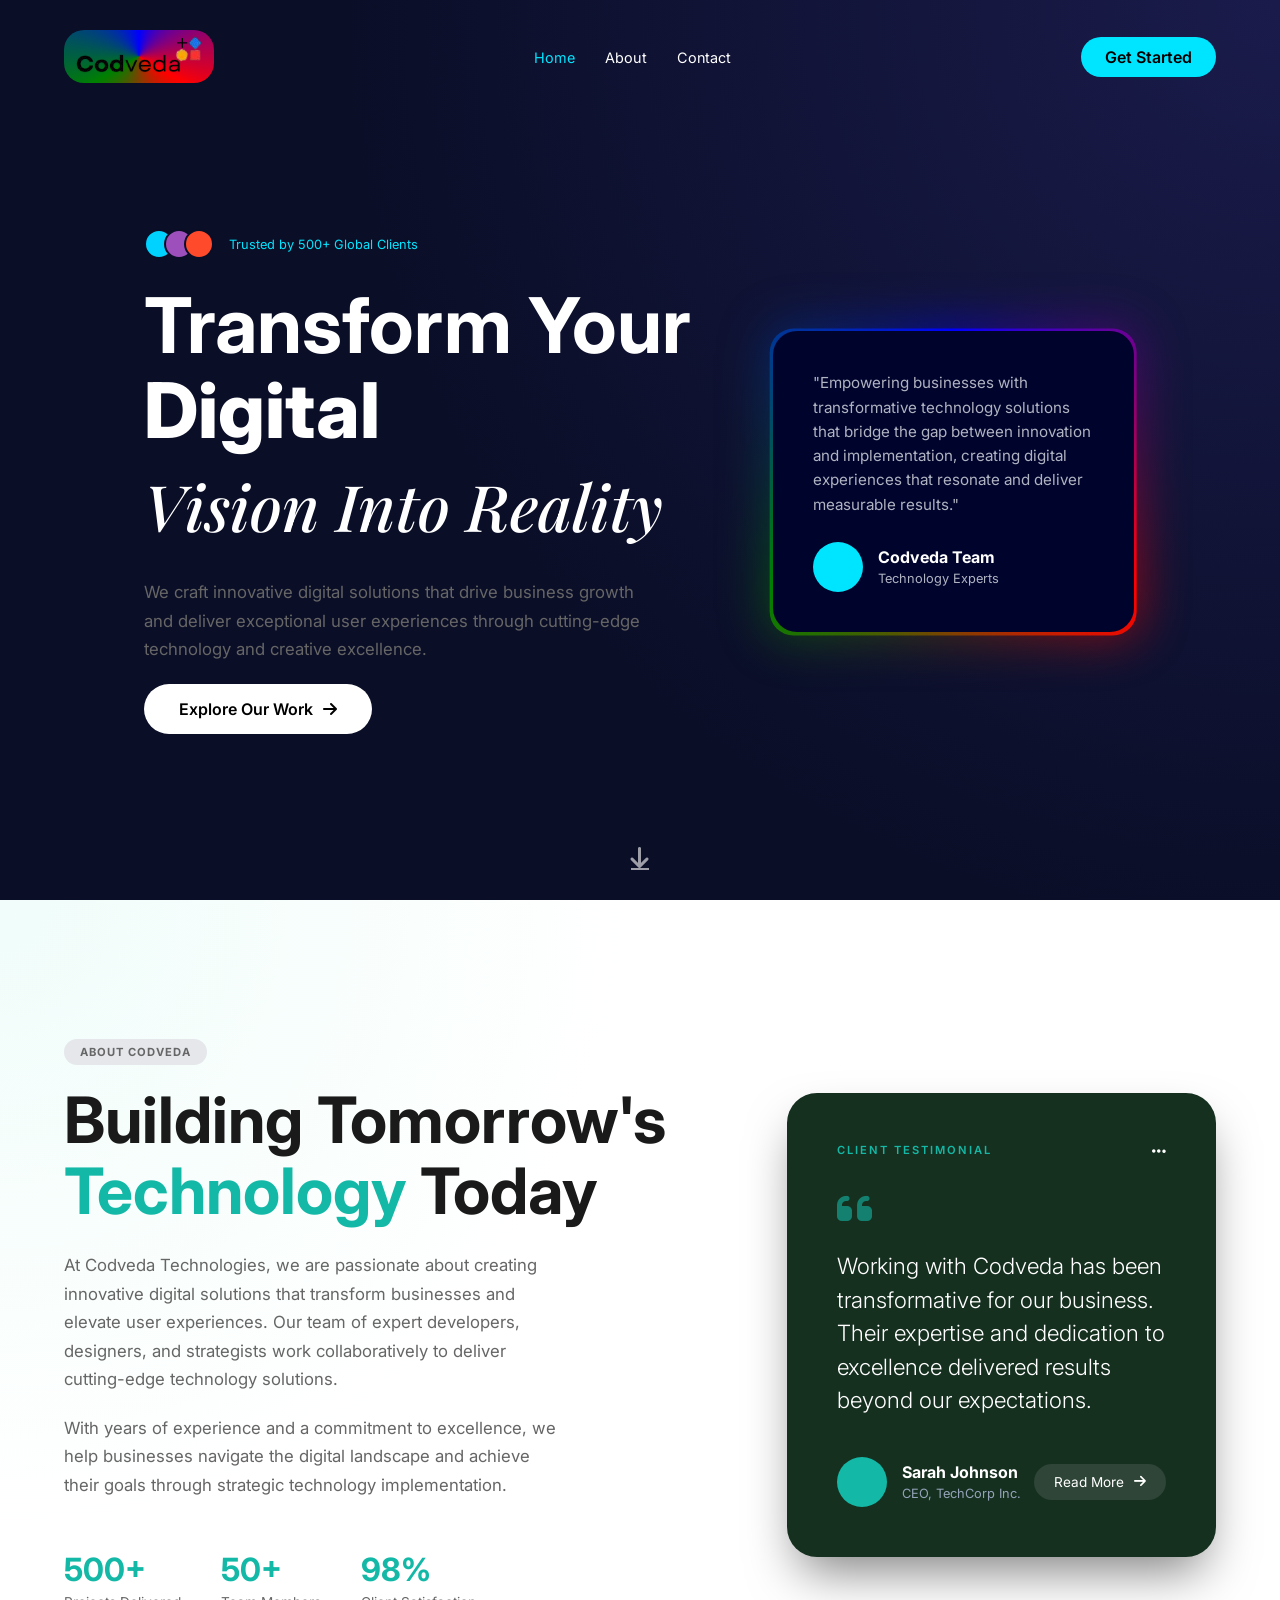
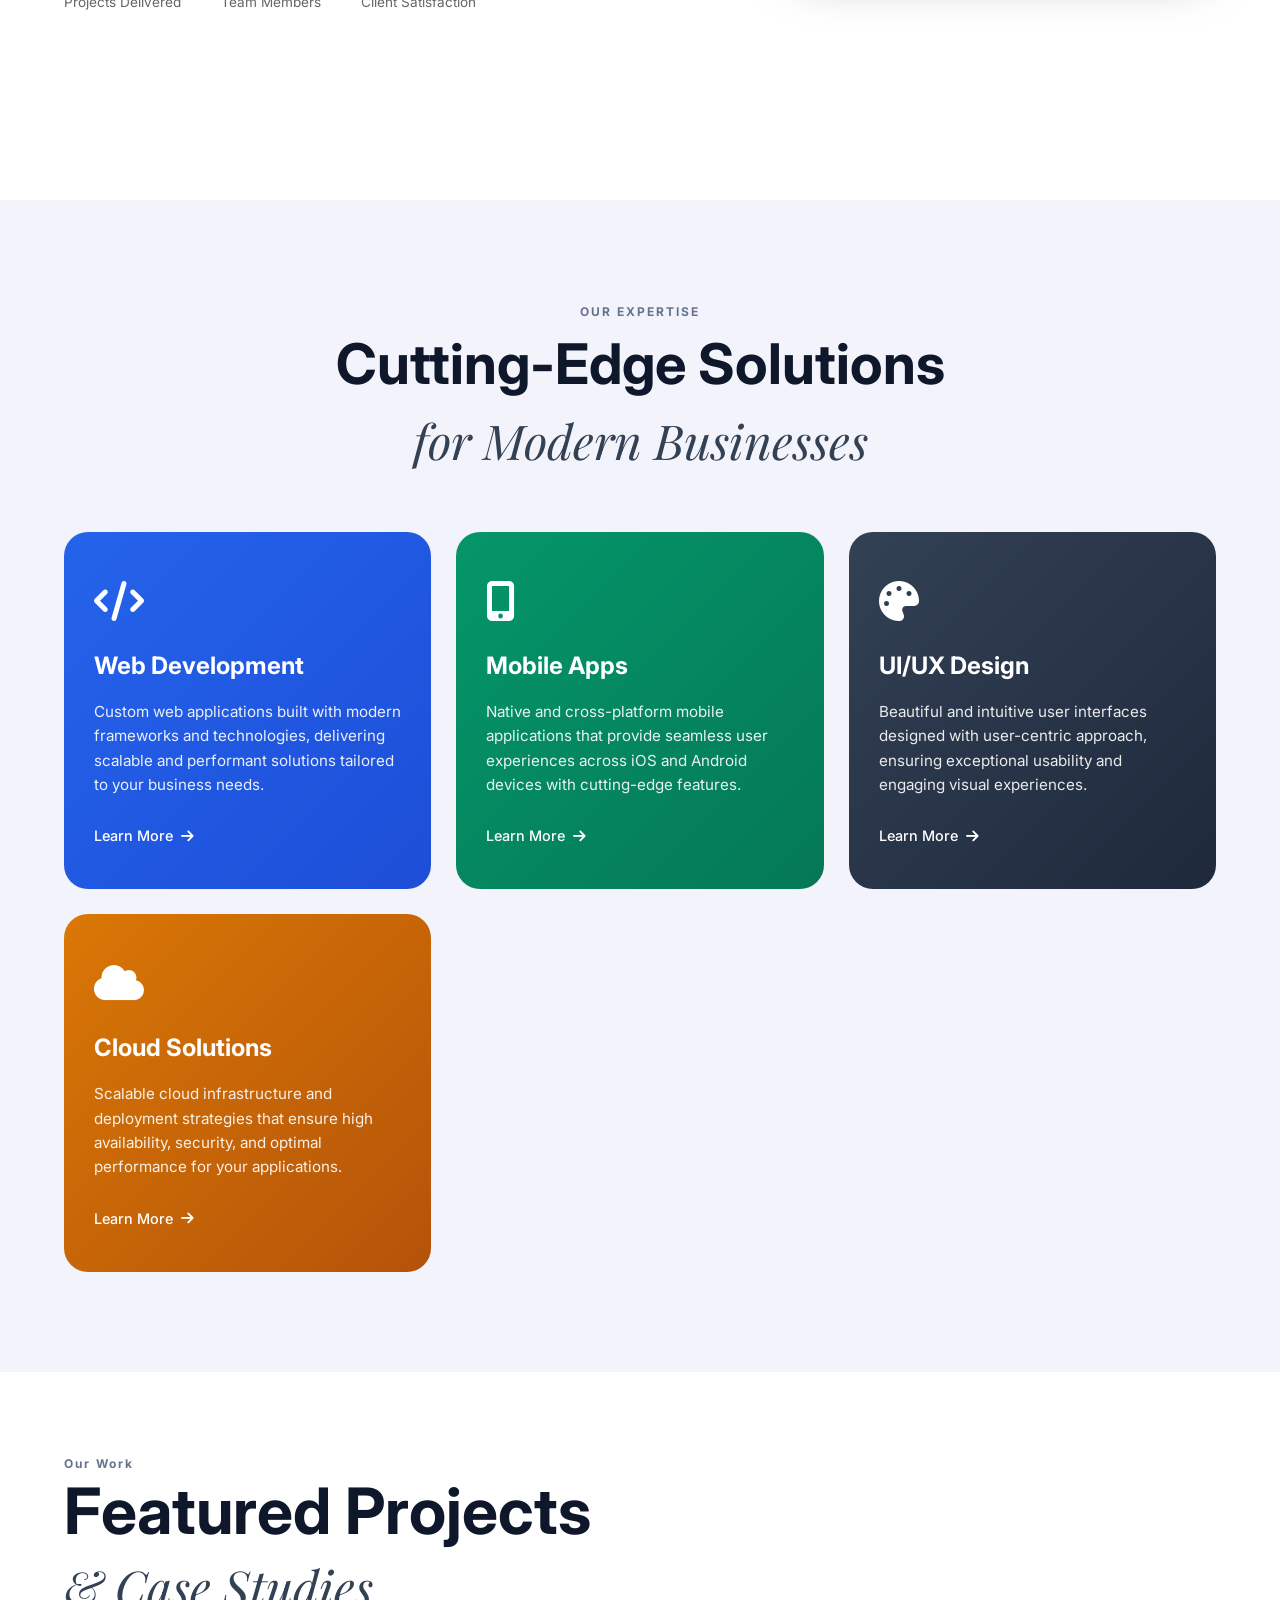
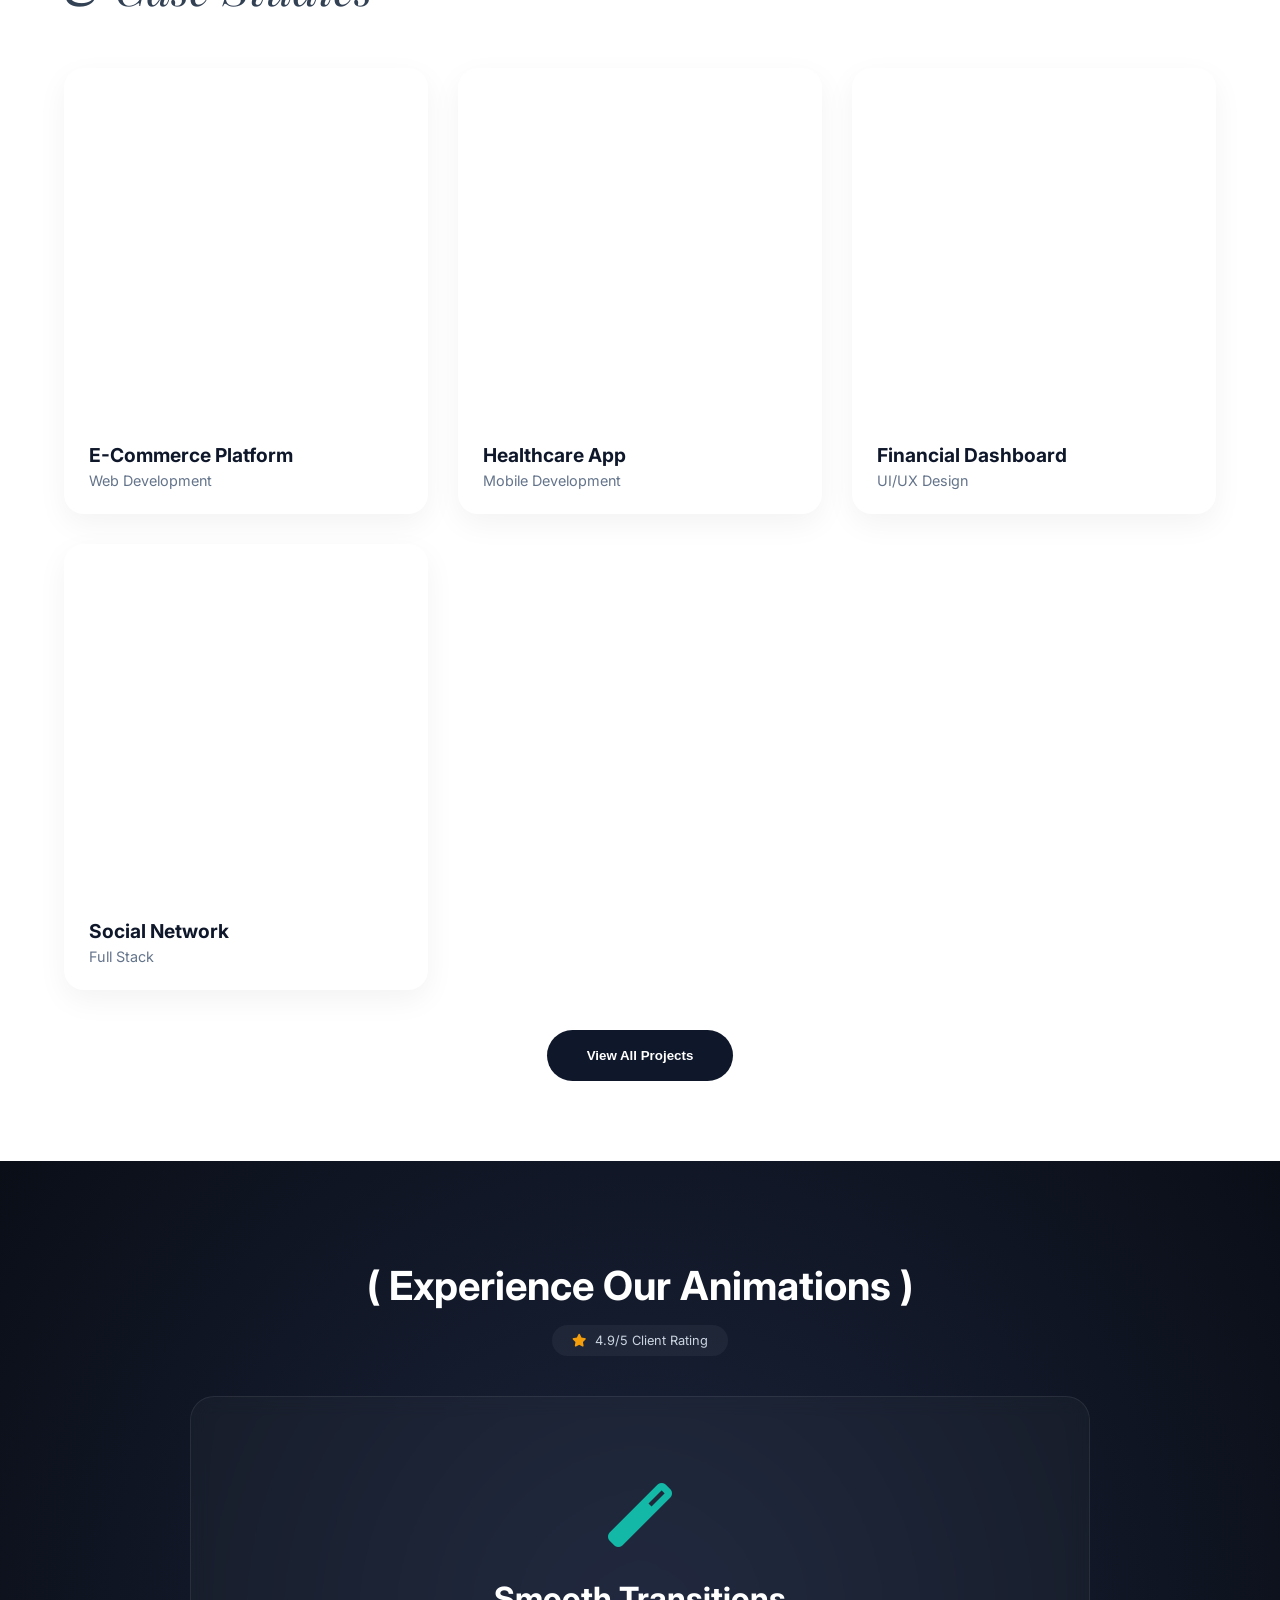
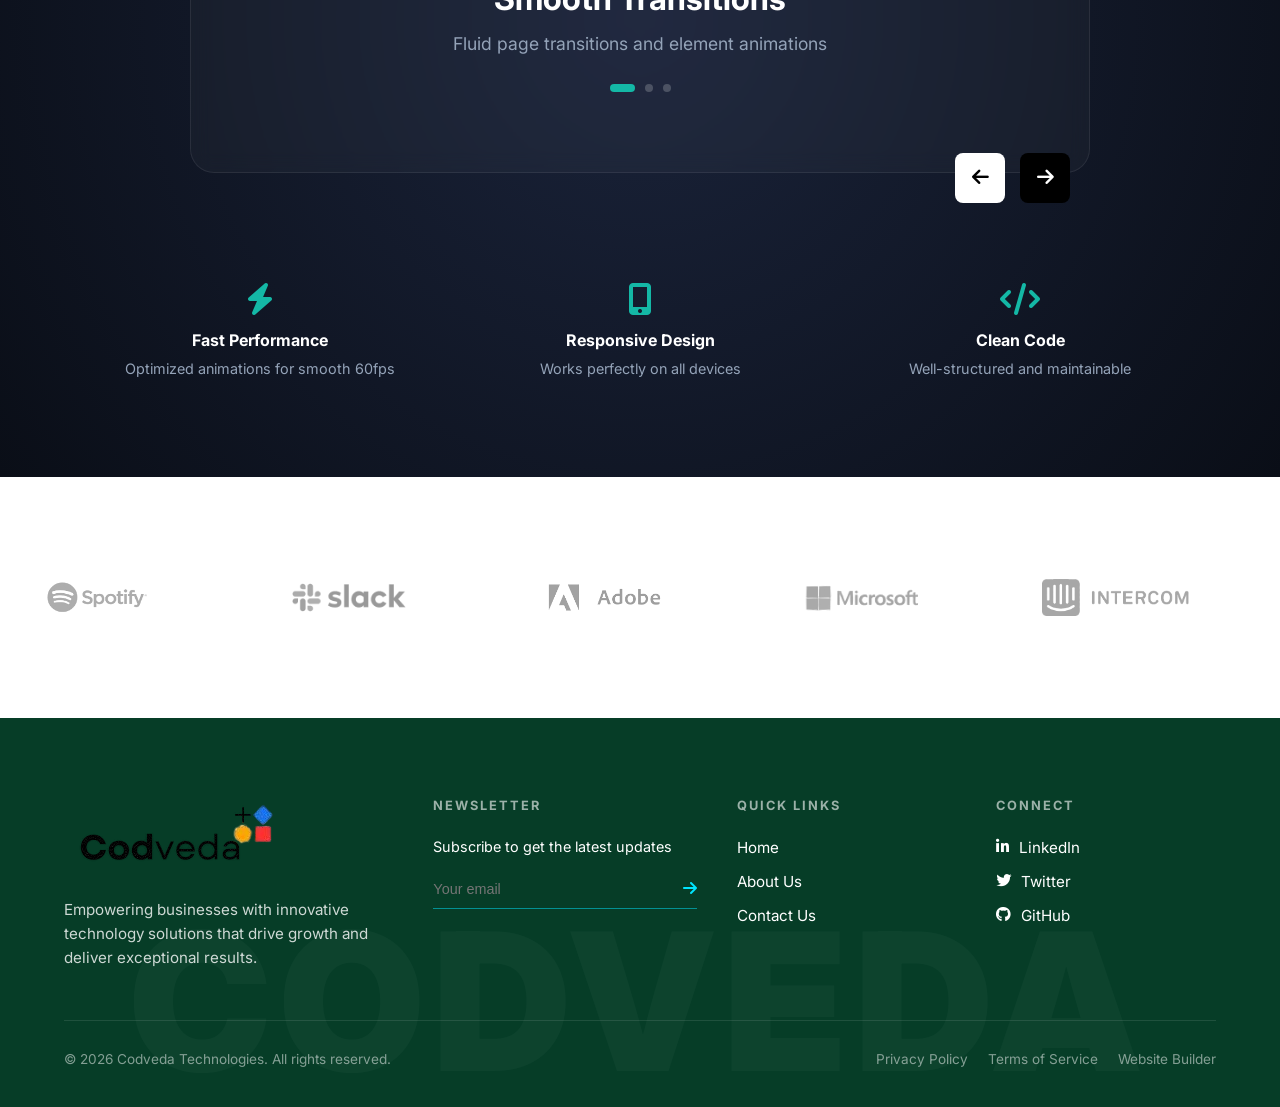
==== index.html @ 9f006faf "add new features" ====
<!doctype html>
<html lang="en">
  <head>
    <meta charset="UTF-8" />
    <meta name="viewport" content="width=device-width, initial-scale=1.0" />
    <title>Codveda</title>

    <!-- Google Fonts: Inter & Playfair Display for Serifs -->
    <link
      href="https://fonts.googleapis.com/css2?family=Inter:wght@300;400;700&family=Playfair+Display:ital,wght@1,600&display=swap"
      rel="stylesheet"
    />

    <!-- Font Awesome -->
    <link
      rel="stylesheet"
      href="https://cdnjs.cloudflare.com/ajax/libs/font-awesome/6.4.0/css/all.min.css"
    />

    <!-- AOS Animation CSS Link -->
    <link rel="stylesheet" href="assets/aos/dist/aos.css" />

    <!-- Favicon Link -->
    <link
      rel="shortcut icon"
      href="assets/images/favicon.png"
      type="image/x-icon"
    />

    <!-- CSS Link -->
    <link rel="stylesheet" href="assets/css/style.css" />
  </head>
  <body>
    <!-- Hero Section -->

    <section class="hero-section">
      <!-- Particle/Star Background Effect -->
      <div class="stars"></div>

      <nav class="navbar">
        <div data-aos="flip-left" class="logo-container">
          <img src="assets/images/logo.png" alt="Logo" />
        </div>

        <ul data-aos="fade-down" class="nav-links" id="navLinks">
          <li><a href="index.html" class="active">Home</a></li>
          <li><a href="public/about.html">About</a></li>
          <li><a href="public/contact.html">Contact</a></li>
          <li>
            <a href="public/contact.html" class="btn-primary mobile-only"
              >Get Started</a
            >
          </li>
        </ul>

        <div data-aos="flip-right" class="nav-actions">
          <a href="public/contact.html" class="btn-primary desktop-only"
            >Get Started</a
          >
          <div class="menu-toggle" id="mobile-menu">
            <i class="fa fa-bars"></i>
          </div>
        </div>
      </nav>

      <div class="container">
        <div data-aos="fade-right" class="hero-content">
          <!-- Trust Badge -->
          <div class="trust-badge">
            <div class="avatars">
              <span class="avatar" style="background: #00d2ff"></span>
              <span class="avatar" style="background: #9d50bb"></span>
              <span class="avatar" style="background: #ff4b2b"></span>
            </div>
            <p>Trusted by 500+ Global Clients</p>
          </div>

          <h1>Transform Your <br /><span>Digital</span></h1>
          <h2 class="italic-text">Vision Into Reality</h2>

          <p class="description">
            We craft innovative digital solutions that drive business growth and
            deliver exceptional user experiences through cutting-edge technology
            and creative excellence.
          </p>

          <div class="hero-btns">
            <a href="#ourWork" class="btn-white"
              >Explore Our Work <i class="fa fa-arrow-right"></i
            ></a>
          </div>
        </div>

        <!-- Testimonial Card -->

        <div data-aos="fade-left" class="testimonial-card">
          <div class="box">
            <p>
              "Empowering businesses with transformative technology solutions
              that bridge the gap between innovation and implementation,
              creating digital experiences that resonate and deliver measurable
              results."
            </p>
            <div class="user-info">
              <div class="user-img"></div>
              <div>
                <h4>Codveda Team</h4>
                <span>Technology Experts</span>
              </div>
            </div>
          </div>
        </div>
      </div>

      <div class="scroll-down">
        <a href="#about">
          <i class="fa fa-arrow-down"></i>
        </a>
      </div>
    </section>

    <!-- About Codveda Section -->
    <section class="info-section" id="about">
      <div class="container">
        <!-- Left Content -->
        <div data-aos="fade-left" class="info-content">
          <span class="badge">ABOUT CODVEDA</span>
          <h1>
            Building Tomorrow's <br /><span class="teal-text">Technology</span>
            Today
          </h1>

          <p class="description">
            At Codveda Technologies, we are passionate about creating innovative
            digital solutions that transform businesses and elevate user
            experiences. Our team of expert developers, designers, and
            strategists work collaboratively to deliver cutting-edge technology
            solutions.
          </p>
          <p class="description">
            With years of experience and a commitment to excellence, we help
            businesses navigate the digital landscape and achieve their goals
            through strategic technology implementation.
          </p>

          <div class="stats-row">
            <div class="stat-box">
              <h2>500+</h2>
              <p>Projects Delivered</p>
            </div>
            <div class="stat-box">
              <h2>50+</h2>
              <p>Team Members</p>
            </div>
            <div class="stat-box">
              <h2>98%</h2>
              <p>Client Satisfaction</p>
            </div>
          </div>
        </div>

        <!-- Right Testimonial Card -->
        <div data-aos="fade-right" class="testimonial-wrapper">
          <div class="dark-card">
            <div class="card-header">
              <span class="card-badge">CLIENT TESTIMONIAL</span>
              <i class="fa fa-ellipsis-h"></i>
            </div>

            <i class="fa fa-quote-left quote-icon"></i>

            <p class="testimonial-text">
              Working with Codveda has been transformative for our business.
              Their expertise and dedication to excellence delivered results
              beyond our expectations.
            </p>

            <div class="card-footer">
              <div class="user-meta">
                <div class="user-circle"></div>
                <div class="user-details">
                  <strong>Sarah Johnson</strong>
                  <span>CEO, TechCorp Inc.</span>
                </div>
              </div>
              <a href="#" class="read-more"
                >Read More <i class="fa fa-arrow-right"></i
              ></a>
            </div>
          </div>
        </div>
      </div>
    </section>

    <!-- Our Expertise Section -->
    <section class="services-section">
      <div data-aos="fade-down" class="services-header">
        <span class="sub-badge">OUR EXPERTISE</span>
        <h2>Cutting-Edge Solutions</h2>
        <h3 class="italic-serif">for Modern Businesses</h3>
      </div>

      <div class="services-grid">
        <!-- Web Development -->
        <div data-aos="fade-up" class="service-card blue">
          <div class="icon-box"><i class="fa fa-code"></i></div>
          <h4>Web Development</h4>
          <p>
            Custom web applications built with modern frameworks and
            technologies, delivering scalable and performant solutions tailored
            to your business needs.
          </p>
          <a href="#" class="learn-link" data-service="web"
            >Learn More <i class="fa fa-arrow-right"></i
          ></a>
        </div>

        <!-- Mobile Apps -->
        <div data-aos="fade-up" class="service-card green">
          <div class="icon-box"><i class="fa fa-mobile-screen-button"></i></div>
          <h4>Mobile Apps</h4>
          <p>
            Native and cross-platform mobile applications that provide seamless
            user experiences across iOS and Android devices with cutting-edge
            features.
          </p>
          <a href="#" class="learn-link" data-service="mobile"
            >Learn More <i class="fa fa-arrow-right"></i
          ></a>
        </div>

        <!-- UI/UX Design -->
        <div data-aos="fade-up" class="service-card dark">
          <div class="icon-box"><i class="fa fa-palette"></i></div>
          <h4>UI/UX Design</h4>
          <p>
            Beautiful and intuitive user interfaces designed with user-centric
            approach, ensuring exceptional usability and engaging visual
            experiences.
          </p>
          <a href="#" class="learn-link" data-service="design"
            >Learn More <i class="fa fa-arrow-right"></i
          ></a>
        </div>

        <!-- Cloud Solutions -->
        <div data-aos="fade-up" class="service-card orange">
          <div class="icon-box"><i class="fa fa-cloud"></i></div>
          <h4>Cloud Solutions</h4>
          <p>
            Scalable cloud infrastructure and deployment strategies that ensure
            high availability, security, and optimal performance for your
            applications.
          </p>
          <a href="#" class="learn-link" data-service="cloud"
            >Learn More <i class="fa fa-arrow-right"></i
          ></a>
        </div>
      </div>

      <!-- Pop up Modal for Service Details -->
      <div data-aos="fade-down" id="service-modal" class="modal-overlay">
        <div class="modal-content">
          <button id="close-modal" class="close-modal-btn">&times;</button>
          <div id="modal-body"></div>
        </div>
      </div>
    </section>

    <!-- Our Work Section -->

    <section class="portfolio-section" id="ourWork">
      <div data-aos="fade-right" class="portfolio-header">
        <span class="sub-badge">Our Work</span>
        <h2>Featured Projects</h2>
        <h3 class="italic-serif">& Case Studies</h3>
      </div>

      <!-- Visible Projects (Initial 4) -->
      <div class="project-grid" id="project-container">
        <div data-aos="fade-left" class="project-card">
          <div
            class="project-img"
            style="
              background-image: url(&quot;../assets/images/fp-image-1.png&quot;);
            "
          ></div>
          <div class="project-info">
            <h4>E-Commerce Platform</h4>
            <p>Web Development</p>
          </div>
        </div>

        <div data-aos="fade-left" class="project-card">
          <div
            class="project-img"
            style="
              background-image: url(&quot;../assets/images/fp-image-2.png&quot;);
            "
          ></div>
          <div class="project-info">
            <h4>Healthcare App</h4>
            <p>Mobile Development</p>
          </div>
        </div>

        <div data-aos="fade-left" class="project-card">
          <div
            class="project-img"
            style="
              background-image: url(&quot;../assets/images/fp-image-3.png&quot;);
            "
          ></div>
          <div class="project-info">
            <h4>Financial Dashboard</h4>
            <p>UI/UX Design</p>
          </div>
        </div>

        <div data-aos="fade-left" class="project-card">
          <div
            class="project-img"
            style="
              background-image: url(&quot;../assets/images/fp-image-4.png&quot;);
            "
          ></div>
          <div class="project-info">
            <h4>Social Network</h4>
            <p>Full Stack</p>
          </div>
        </div>
      </div>

      <!-- Hidden Projects Container -->
      <div class="project-grid hidden-projects" id="extra-projects">
        <!-- Add your 10+ projects here -->
        <div data-aos="fade-right" class="project-card">
          <div
            class="project-img"
            style="
              background-image: url(&quot;../assets/images/fp-image-5.jpg&quot;);
            "
          ></div>
          <div class="project-info">
            <h4>AI SaaS Platform</h4>
            <p>Web App</p>
          </div>
        </div>
        <div data-aos="fade-right" class="project-card">
          <div
            class="project-img"
            style="
              background-image: url(&quot;../assets/images/fp-image-6.jpg&quot;);
            "
          ></div>
          <div class="project-info">
            <h4>International Airport App</h4>
            <p>Mobile App</p>
          </div>
        </div>
        <div data-aos="fade-right" class="project-card">
          <div
            class="project-img"
            style="
              background-image: url(&quot;../assets/images/fp-image-7.jpg&quot;);
            "
          ></div>
          <div class="project-info">
            <h4>Trading Platform</h4>
            <p>UI/UX Design</p>
          </div>
        </div>
        <div data-aos="fade-right" class="project-card">
          <div
            class="project-img"
            style="
              background-image: url(&quot;../assets/images/fp-image-8.jpg&quot;);
            "
          ></div>
          <div class="project-info">
            <h4>Product Landing Page</h4>
            <p>Frontend Development</p>
          </div>
        </div>
        <!-- ... Repeat for as many projects as you want ... -->
      </div>

      <div class="portfolio-footer">
        <button id="view-all-btn" class="btn-dark">View All Projects</button>
      </div>
    </section>

    <!-- Experience Our Animations Section -->

    <section class="animation-showcase">
      <div data-aos="fade-down" class="header-content">
        <h2>( Experience Our Animations )</h2>
        <div class="rating-badge">
          <i class="fa fa-star"></i> 4.9/5 Client Rating
        </div>
      </div>

      <div class="slider-container">
        <!-- Main Display Card -->
        <div data-aos="zoom-out" class="main-card" id="animation-card">
          <div class="card-inner">
            <div class="card-icon" id="slider-icon">
              <i class="fa fa-magic"></i>
            </div>
            <h3 id="slider-title">Smooth Transitions</h3>
            <p id="slider-desc">
              Fluid page transitions and element animations
            </p>

            <!-- Pagination Dots -->
            <div class="dots">
              <span class="dot active"></span>
              <span class="dot"></span>
              <span class="dot"></span>
            </div>
          </div>
        </div>

        <!-- Navigation Arrows -->
        <div class="slider-nav">
          <button data-aos="fade-right" id="prevBtn" class="nav-btn">
            <i class="fa fa-arrow-left"></i>
          </button>
          <button data-aos="fade-left" id="nextBtn" class="nav-btn dark-btn">
            <i class="fa fa-arrow-right"></i>
          </button>
        </div>
      </div>

      <!-- Features Row -->
      <div class="features-row">
        <div data-aos="fade-up" class="feature-item">
          <i class="fa fa-bolt"></i>
          <h4>Fast Performance</h4>
          <p>Optimized animations for smooth 60fps</p>
        </div>
        <div data-aos="fade-up" class="feature-item">
          <i class="fa fa-mobile-alt"></i>
          <h4>Responsive Design</h4>
          <p>Works perfectly on all devices</p>
        </div>
        <div data-aos="fade-up" class="feature-item">
          <i class="fa fa-code"></i>
          <h4>Clean Code</h4>
          <p>Well-structured and maintainable</p>
        </div>
      </div>
    </section>

    <!-- Brand Section -->

    <section class="brand-showcase">
      <div data-aos="fade-left" class="showcase-container">
        <div class="logo-track">
          <div class="logo-slide">
            <img src="assets/images/spotify-logo.png" alt="Spotify" />
          </div>
          <div class="logo-slide">
            <img src="assets/images/slack-logo.png" alt="Slack" />
          </div>
          <div class="logo-slide">
            <img src="assets/images/adobe-logo.png" alt="Adobe" />
          </div>
          <div class="logo-slide">
            <img src="assets/images/microsoft-logo.png" alt="Microsoft" />
          </div>
          <div class="logo-slide">
            <img src="assets/images/intercom-logo.png" alt="Intercom" />
          </div>
          <div class="logo-slide">
            <img src="assets/images/notion-logo.png" alt="Notion" />
          </div>

          <div class="logo-slide">
            <img src="assets/images/spotify-logo.png" alt="Spotify" />
          </div>
          <div class="logo-slide">
            <img src="assets/images/slack-logo.png" alt="Slack" />
          </div>
          <div class="logo-slide">
            <img src="assets/images/adobe-logo.png" alt="Adobe" />
          </div>
          <div class="logo-slide">
            <img src="assets/images/microsoft-logo.png" alt="Microsoft" />
          </div>
          <div class="logo-slide">
            <img src="assets/images/intercom-logo.png" alt="Intercom" />
          </div>
          <div class="logo-slide">
            <img src="assets/images/notion-logo.png" alt="Notion" />
          </div>
        </div>
      </div>
    </section>

    <!-- Footer Section -->

    <footer class="main-footer">
      <div class="footer-container">
        <!-- Top Section: Grid -->
        <div class="footer-grid">
          <!-- Brand Column -->
          <div data-aos="fade-right" class="footer-col brand-col">
            <img src="assets/images/logo.png" alt="Logo" class="footer-logo" />
            <p>
              Empowering businesses with innovative technology solutions that
              drive growth and deliver exceptional results.
            </p>
          </div>

          <!-- Newsletter Column -->
          <div data-aos="fade-down" class="footer-col">
            <h4>NEWSLETTER</h4>
            <p id="newsletter-status">Subscribe to get the latest updates</p>
            <form id="newsletter-form" class="newsletter-form">
              <input
                type="email"
                id="newsletter-input"
                placeholder="Your email"
                required
              />
              <button type="submit" id="newsletter-btn">
                <i class="fa fa-arrow-right"></i>
              </button>
            </form>
          </div>

          <!-- Quick Links Column -->
          <div data-aos="fade-up" class="footer-col">
            <h4>QUICK LINKS</h4>
            <ul class="footer-links">
              <li><a href="index.html">Home</a></li>
              <li><a href="public/about.html">About Us</a></li>
              <li><a href="public/contact.html">Contact Us</a></li>
            </ul>
          </div>

          <!-- Connect Column -->
          <div data-aos="fade-left" class="footer-col">
            <h4>CONNECT</h4>
            <ul class="footer-socials">
              <li>
                <a href="#"><i class="fab fa-linkedin-in"></i> LinkedIn</a>
              </li>
              <li>
                <a href="#"><i class="fab fa-twitter"></i> Twitter</a>
              </li>
              <li>
                <a href="#"><i class="fab fa-github"></i> GitHub</a>
              </li>
            </ul>
          </div>
        </div>

        <hr class="footer-divider" />

        <!-- Bottom Section: Copyright & Legal -->
        <div class="footer-bottom">
          <p>&copy; 2026 Codveda Technologies. All rights reserved.</p>
          <div class="legal-links">
            <a href="#">Privacy Policy</a>
            <a href="#">Terms of Service</a>
            <a href="#">Website Builder</a>
          </div>
        </div>

        <!-- Big Background Text -->
        <div class="footer-watermark">CODVEDA</div>
      </div>
    </footer>

    <!-- JS Link -->
    <script src="assets/js/main.js"></script>

    <!-- AOS Animation JS Link -->
    <script src="assets/aos/dist/aos.js"></script>
    <script>
      AOS.init({
        duration: 3000,
        once: true,
      });
    </script>
  </body>
</html>
---- assets/css/style.css ----
:root {
  --primary-teal: #00e5ff;
  --bg-dark: #0a0e27;
  --text-light: #ffffff;
  --text-dim: #b0b3c1;
  --text-dark: #1a1a1a;
  --text-gray: #666;
  --teal: #14b8a6;
  --card-bg: #163020; /* Deep forest green */
}

* {
  margin: 0;
  padding: 0;
  box-sizing: border-box;
}

html {
  scroll-behavior: smooth;
}

body {
  font-family: "Inter", sans-serif;
  /* background-color: var(--bg-dark); */
  color: var(--text-light);
  overflow-x: hidden;
}

/* Background Gradient */
.hero-section {
  min-height: 100vh;
  background: radial-gradient(circle at top right, #1a1b4b, #0a0e27 60%);
  position: relative;
  padding: 0 5%;
  display: flex;
  flex-direction: column;
}

/* Navbar */
.navbar {
  display: flex;
  justify-content: space-between;
  align-items: center;
  padding: 30px 0;
  position: relative;
  z-index: 1000;
}

.nav-links {
  display: flex;
  list-style: none;
  gap: 30px;
}

.nav-links a {
  text-decoration: none;
  color: var(--text-light);
  font-size: 0.9rem;
  font-weight: 400;
  transition: 0.3s;
}

.nav-links a:hover {
  color: var(--primary-teal);
}

.nav-links a.active {
  color: var(--primary-teal);
}

.btn-primary {
  background: var(--primary-teal);
  color: #000 !important;
  padding: 10px 24px;
  border-radius: 50px;
  font-weight: 600;
  text-decoration: none;
}

/* Ensure the icon stays ABOVE the navigation drawer */
.nav-actions {
  position: relative;
  z-index: 1100; /* Higher than .nav-links */
}

.menu-toggle {
  display: none;
  font-size: 1.8rem; /* Slightly larger for better touch */
  color: white;
  cursor: pointer;
  padding: 5px;
}

.logo-container {
  display: flex;
  position: relative;
  width: 150px;
  background: conic-gradient(from var(--angle), blue, red, green, blue);
  animation: spin 3s linear infinite;
  padding: 2px;
  z-index: -1;
  border-radius: 20px;
}

.logo-container img {
  width: 100%;
  object-fit: cover;
}

/* Content Layout */
.container {
  display: grid;
  grid-template-columns: 1.2fr 0.8fr;
  align-items: center;
  flex-grow: 1;
  padding-bottom: 50px;
}

.hero-content h1 {
  font-size: clamp(3rem, 6vw, 5rem);
  line-height: 1.1;
  margin-bottom: 10px;
}

.hero-content h1 span {
  font-weight: 800;
}

.italic-text {
  font-family: "Playfair Display", serif;
  font-size: clamp(2.5rem, 5vw, 4rem);
  font-style: italic;
  color: var(--text-light);
  margin-bottom: 30px;
  font-weight: 500;
}

.description {
  color: var(--text-dim);
  max-width: 500px;
  line-height: 1.6;
  margin-bottom: 40px;
}

.trust-badge {
  display: flex;
  align-items: center;
  gap: 15px;
  margin-bottom: 25px;
}

.avatars {
  display: flex;
}

.avatar {
  width: 30px;
  height: 30px;
  border-radius: 50%;
  border: 2px solid var(--bg-dark);
  margin-left: -10px;
}

.avatar:first-child {
  margin-left: 0;
}

.trust-badge p {
  font-size: 0.8rem;
  color: var(--primary-teal);
}

/* Buttons */
.btn-white {
  background: #fff;
  color: #000;
  padding: 15px 35px;
  border-radius: 50px;
  text-decoration: none;
  font-weight: 600;
  display: inline-flex;
  align-items: center;
  gap: 10px;
}

/* Testimonial Card */
.testimonial-card {
  position: relative;
  background: rgba(255, 255, 255, 0.05);
  backdrop-filter: blur(10px);
  border: 1px solid rgba(255, 255, 255, 0.1);
  padding: 1px;
  border-radius: 24px;
  max-width: 400px;
  justify-self: end;
}

.testimonial-card p {
  font-size: 0.95rem;
  line-height: 1.6;
  color: var(--text-dim);
  margin-bottom: 25px;
}

.user-info {
  display: flex;
  align-items: center;
  gap: 15px;
}

.user-img {
  width: 50px;
  height: 50px;
  background: var(--primary-teal);
  border-radius: 50%;
}

.user-info h4 {
  font-size: 1rem;
}
.user-info span {
  font-size: 0.8rem;
  color: var(--text-dim);
}

.box {
  background: #00042c;
  padding: 40px;
  border-radius: 24px;
  max-width: 400px;
  justify-self: end;
}

.testimonial-card::after,
.testimonial-card::before {
  position: absolute;
  content: "";
  width: 100%;
  height: 100%;
  top: 50%;
  left: 50%;
  border-radius: inherit;
  transform: translate(-50%, -50%);
  background: conic-gradient(from var(--angle), blue, red, green, blue);
  animation: spin 3s linear infinite;
  padding: 2px;
  z-index: -1;
}

.testimonial-card::before {
  opacity: 0.5;
  filter: blur(1.5rem);
  padding: 6px;
}

@property --angle {
  syntax: "<angle>";
  inherits: false;
  initial-value: 0deg;
}

@keyframes spin {
  from {
    --angle: 0deg;
  }

  to {
    --angle: 360deg;
  }
}

/* Responsive Settings */
.menu-toggle {
  display: none;
  font-size: 1.5rem;
  cursor: pointer;
}

.mobile-only {
  display: none;
}

@media (max-width: 1024px) {
  .container {
    grid-template-columns: 1fr;
    text-align: center;
    gap: 50px;
  }
  .hero-content {
    display: flex;
    flex-direction: column;
    align-items: center;
  }
  .testimonial-card {
    justify-self: center;
  }
}

@media (max-width: 768px) {
  .logo-container {
    width: 100px;
    border-radius: 10px;
  }
  .menu-toggle {
    display: block;
  }
  .desktop-only {
    display: none;
  }
  .mobile-only {
    display: block;
    text-align: center;
    margin-top: 20px;
  }

  .nav-links {
    position: fixed;
    right: -100%;
    top: 0;
    background: rgba(10, 14, 39, 0.98); /* Solid dark background */
    height: 100vh;
    width: 100%; /* Full width looks better on mobile */
    flex-direction: column;
    justify-content: center; /* Center links vertically */
    align-items: center;
    gap: 40px;
    transition: 0.4s ease-in-out;
    z-index: 1050;
  }

  .nav-links.active {
    right: 0;
  }
}

.scroll-down {
  position: absolute;
  bottom: 30px;
  left: 50%;
  transform: translateX(-50%);
  opacity: 0.6;
  animation: bounce 2s infinite;
}

.scroll-down a {
  color: var(--text-light);
  font-size: 1.5rem;
  display: inline-flex;
  align-items: center;
  gap: 5px;
  transition: 0.3s;
}

@keyframes bounce {
  0%,
  20%,
  50%,
  80%,
  100% {
    transform: translateY(0) translateX(-50%);
  }
  40% {
    transform: translateY(-10px) translateX(-50%);
  }
  60% {
    transform: translateY(-5px) translateX(-50%);
  }
}

/*  About Codveda  Section  */

.info-section {
  padding: 100px 5%;
  background: radial-gradient(circle at top left, #f0fdfa 0%, #ffffff 40%);
  min-height: 100vh;
  display: flex;
  align-items: center;
}

.container {
  max-width: 1200px;
  margin: 0 auto;
  display: grid;
  grid-template-columns: 1.2fr 0.8fr;
  gap: 80px;
  align-items: center;
}

/* Left Side */
.badge {
  background: #e5e7eb;
  padding: 6px 16px;
  border-radius: 50px;
  font-size: 0.7rem;
  font-weight: 700;
  letter-spacing: 1px;
  color: var(--text-gray);
}

.info-content h1 {
  font-size: clamp(2.5rem, 5vw, 4rem);
  line-height: 1.1;
  margin: 25px 0;
  color: var(--text-dark);
}

.teal-text {
  color: var(--teal);
}

.description {
  color: var(--text-gray);
  line-height: 1.7;
  margin-bottom: 20px;
  font-size: 1.05rem;
}

.stats-row {
  display: flex;
  gap: 40px;
  margin-top: 50px;
}

.stat-box h2 {
  color: var(--teal);
  font-size: 2rem;
  margin-bottom: 5px;
}

.stat-box p {
  font-size: 0.85rem;
  color: var(--text-gray);
}

/* Right Side - Dark Card */
.dark-card {
  background: var(--card-bg);
  padding: 50px;
  border-radius: 30px;
  color: white;
  box-shadow: 0 25px 50px -12px rgba(0, 0, 0, 0.5);
  position: relative;
}

.card-header {
  display: flex;
  justify-content: space-between;
  margin-bottom: 30px;
}

.card-badge {
  font-size: 0.7rem;
  letter-spacing: 2px;
  color: var(--teal);
  font-weight: 600;
}

.quote-icon {
  font-size: 2.5rem;
  color: var(--teal);
  opacity: 0.6;
  margin-bottom: 20px;
}

.testimonial-text {
  font-size: 1.4rem;
  line-height: 1.5;
  margin-bottom: 40px;
  font-weight: 300;
}

.card-footer {
  display: flex;
  justify-content: space-between;
  align-items: center;
}

.user-meta {
  display: flex;
  align-items: center;
  gap: 15px;
}

.user-circle {
  width: 50px;
  height: 50px;
  background: var(--teal);
  border-radius: 50%;
}

.user-details strong {
  display: block;
  font-size: 1rem;
}
.user-details span {
  font-size: 0.8rem;
  color: #94a3b8;
}

.read-more {
  background: rgba(255, 255, 255, 0.1);
  color: white;
  text-decoration: none;
  padding: 10px 20px;
  border-radius: 50px;
  font-size: 0.85rem;
  display: flex;
  align-items: center;
  gap: 10px;
  transition: 0.3s;
}

.read-more:hover {
  background: var(--teal);
}

/* Responsive Breaks */
@media (max-width: 1024px) {
  .container {
    grid-template-columns: 1fr;
    gap: 60px;
  }
  .info-content {
    text-align: center;
  }
  .stats-row {
    justify-content: center;
  }
  .dark-card {
    max-width: 600px;
    margin: 0 auto;
  }
}

@media (max-width: 600px) {
  .stats-row {
    flex-direction: column;
    gap: 30px;
  }
  .card-footer {
    flex-direction: column;
    align-items: flex-start;
    gap: 25px;
  }
  .dark-card {
    padding: 30px;
  }
}

/* Our Expertise Section */

.services-section {
  padding: 100px 5%;
  max-width: 1300px;
  margin: 0 auto;
  text-align: center;
  background: #f3f3fc;
}

.services-header {
  margin-bottom: 60px;
}

.sub-badge {
  font-size: 0.75rem;
  letter-spacing: 2px;
  color: #64748b;
  font-weight: 700;
}

.services-header h2 {
  font-size: clamp(2rem, 5vw, 3.5rem);
  color: #0f172a;
  margin: 10px 0;
}

.italic-serif {
  font-family: "Playfair Display", serif;
  font-style: italic;
  font-size: clamp(1.8rem, 4vw, 3rem);
  color: #334155;
  font-weight: 400;
}

/* The Grid */
.services-grid {
  display: grid;
  /* This creates as many columns as fit, but ensures they are at least 280px wide */
  grid-template-columns: repeat(auto-fit, minmax(270px, 1fr));
  gap: 25px;
}

/* Card Base Styles */
.service-card {
  padding: 45px 30px;
  border-radius: 24px;
  text-align: left;
  color: white;
  transition:
    transform 0.3s ease,
    box-shadow 0.3s ease;
  display: flex;
  flex-direction: column;
}

.service-card:hover {
  transform: translateY(-10px);
  box-shadow: 0 20px 40px rgba(0, 0, 0, 0.15);
}

.icon-box {
  font-size: 2.5rem;
  margin-bottom: 25px;
}

.service-card h4 {
  font-size: 1.5rem;
  margin-bottom: 20px;
  font-weight: 700;
}

.service-card p {
  font-size: 0.95rem;
  line-height: 1.6;
  margin-bottom: 30px;
  opacity: 0.9;
  flex-grow: 1;
}

.learn-link {
  color: white;
  text-decoration: none;
  font-size: 0.9rem;
  font-weight: 500;
  display: flex;
  align-items: center;
  gap: 8px;
}

/* Card Color Modifiers */
.blue {
  background: linear-gradient(135deg, #2563eb, #1d4ed8);
}
.green {
  background: linear-gradient(135deg, #059669, #047857);
}
.dark {
  background: linear-gradient(135deg, #334155, #1e293b);
}
.orange {
  background: linear-gradient(135deg, #d97706, #b45309);
}

/* 1. The semi-transparent backdrop with blur */
.modal-overlay {
  position: fixed;
  top: 0;
  left: 0;
  width: 100%;
  height: 100%;
  background-color: rgba(6, 18, 28, 0.7); /* Dark semi-transparent */
  backdrop-filter: blur(8px); /* Glassmorphism background blur */
  z-index: 9999; /* Ensure it's on top of everything */
  display: flex;
  justify-content: center;
  align-items: center;
  opacity: 0;
  visibility: hidden;
  transition: all 0.4s ease-in-out;
}

/* 2. Show state for the overlay */
.modal-overlay.open {
  opacity: 1;
  visibility: visible;
}

/* 3. The popup box itself */
.modal-content {
  background: #0a0e27; /* Dark background matching the header */
  width: 90%;
  max-width: 550px; /* Wider for desktop */
  padding: 60px 50px;
  border-radius: 24px;
  box-shadow: 0 25px 50px -12px rgba(0, 0, 0, 0.6);
  position: relative;
  transform: scale(0.8) translateY(20px); /* Initial position for animation */
  transition: transform 0.4s ease-in-out;
  border: 1px solid rgba(255, 255, 255, 0.05);
}

/* 4. Pop-up animation state */
.modal-overlay.open .modal-content {
  transform: scale(1) translateY(0);
}

/* 5. Close button styling */
.close-modal-btn {
  position: absolute;
  top: 20px;
  right: 25px;
  background: none;
  border: none;
  color: white;
  font-size: 2.5rem;
  cursor: pointer;
  line-height: 1;
  opacity: 0.6;
  transition: 0.3s;
}

.close-modal-btn:hover {
  opacity: 1;
  color: #00e5ff;
}

/* 6. Responsive adjustments */
@media (max-width: 600px) {
  .modal-content {
    padding: 40px 25px;
    width: 95%;
  }
}

/* Small Mobile Adjustments */
@media (max-width: 480px) {
  .services-section {
    padding: 60px 20px;
  }
  .service-card {
    padding: 35px 20px;
  }
}

/* Our Work Section */

.portfolio-section {
  padding: 80px 5%;
  background-color: #ffffff;
  max-width: 1400px;
  margin: 0 auto;
}

.portfolio-header {
  margin-bottom: 50px;
}

.portfolio-header h2 {
  font-size: clamp(2.5rem, 5vw, 4rem);
  color: #0f172a;
  margin-bottom: 5px;
}

.project-grid {
  display: grid;
  grid-template-columns: repeat(auto-fill, minmax(280px, 1fr));
  gap: 30px;
  margin-bottom: 40px;
}

/* Initially hide the extra projects */
.hidden-projects {
  display: none;
  margin-top: 30px;
}

.hidden-projects.show {
  display: grid;
  animation: fadeInUp 0.6s ease forwards;
}

.project-card {
  background: #fff;
  border-radius: 20px;
  overflow: hidden;
  box-shadow: 0 10px 30px rgba(0, 0, 0, 0.05);
  transition: transform 0.3s ease;
}

.project-card:hover {
  transform: translateY(-10px);
}

.project-img {
  height: 350px;
  background-size: cover;
  background-position: center;
}

.project-info {
  padding: 25px;
  text-align: left;
}

.project-info h4 {
  font-size: 1.2rem;
  margin-bottom: 5px;
  color: #0f172a;
}

.project-info p {
  color: #64748b;
  font-size: 0.9rem;
}

.portfolio-footer {
  display: flex;
  justify-content: center;
  margin-top: 20px;
}

.btn-dark {
  background: #0f172a;
  color: white;
  padding: 18px 40px;
  border-radius: 50px;
  border: none;
  font-weight: 600;
  cursor: pointer;
  transition: 0.3s;
}

.btn-dark:hover {
  background: #334155;
  transform: scale(1.05);
}

@keyframes fadeInUp {
  from {
    opacity: 0;
    transform: translateY(20px);
  }
  to {
    opacity: 1;
    transform: translateY(0);
  }
}

/* Experience Our Animations Section */
.animation-showcase {
  background: radial-gradient(circle at center, #1a233a 0%, #0a0e17 100%);
  padding: 100px 5%;
  text-align: center;
  color: white;
  min-height: 100vh;
}

.header-content h2 {
  font-size: clamp(1.5rem, 4vw, 2.5rem);
  margin-bottom: 15px;
}

.rating-badge {
  display: inline-block;
  background: rgba(255, 255, 255, 0.05);
  padding: 8px 20px;
  border-radius: 50px;
  font-size: 0.8rem;
  color: #cbd5e1;
  margin-bottom: 40px;
}

.rating-badge i {
  color: #f59e0b;
  margin-right: 5px;
}

/* Slider Card */
.slider-container {
  max-width: 900px;
  margin: 0 auto;
  position: relative;
}

.main-card {
  background: rgba(255, 255, 255, 0.03);
  border: 1px solid rgba(255, 255, 255, 0.08);
  border-radius: 24px;
  padding: 80px 40px;
  backdrop-filter: blur(10px);
  margin-bottom: 30px;
  transition: 0.4s ease;
}

.card-icon {
  font-size: 4rem;
  color: #14b8a6;
  margin-bottom: 25px;
}

.main-card h3 {
  font-size: 2rem;
  margin-bottom: 15px;
}

.main-card p {
  color: #94a3b8;
  font-size: 1.1rem;
}

/* Dots */
.dots {
  display: flex;
  justify-content: center;
  gap: 10px;
  margin-top: 30px;
}

.dot {
  width: 8px;
  height: 8px;
  background: rgba(255, 255, 255, 0.2);
  border-radius: 50%;
  transition: 0.3s;
}

.dot.active {
  width: 25px;
  background: #14b8a6;
  border-radius: 10px;
}

/* Navigation Buttons */
.slider-nav {
  display: flex;
  justify-content: flex-end;
  gap: 15px;
  margin-top: -50px; /* Aligns with bottom right of card */
  margin-right: 20px;
}

.nav-btn {
  width: 50px;
  height: 50px;
  border-radius: 8px;
  border: none;
  background: white;
  color: black;
  cursor: pointer;
  transition: 0.3s;
  font-size: 1.2rem;
}

.nav-btn.dark-btn {
  background: black;
  color: white;
}

.nav-btn:hover {
  transform: scale(1.1);
}

/* Features Row */
.features-row {
  display: grid;
  grid-template-columns: repeat(auto-fit, minmax(250px, 1fr));
  gap: 40px;
  margin-top: 80px;
  max-width: 1100px;
  margin-left: auto;
  margin-right: auto;
}

.feature-item i {
  font-size: 2rem;
  color: #14b8a6;
  margin-bottom: 15px;
}

.feature-item h4 {
  margin-bottom: 10px;
}
.feature-item p {
  color: #94a3b8;
  font-size: 0.9rem;
}

@media (max-width: 768px) {
  .slider-nav {
    justify-content: center;
    margin-top: 20px;
    margin-right: 0;
  }
}

/* Brand Section */

.brand-showcase {
  /* Sophisticated dark gradient matching high-end tech sites */
  /* background: radial-gradient(circle at center, #101c3d 0%, #050912 100%); */
  padding: 80px 0; /* No side padding needed for the full-width track */
  border-top: 1px solid rgba(255, 255, 255, 0.03);
  overflow: hidden; /* Important for masking the animation */
}

.showcase-container {
  max-width: 1400px;
  margin: 0 auto;
  position: relative;
}

/* Gradient masks on the sides create a professional "fade-out" look */
.showcase-container::before,
.showcase-container::after {
  content: "";
  height: 100px;
  width: 200px;
  position: absolute;
  z-index: 2;
  top: -10px; /* Aligns vertically with track */
}

.showcase-container::before {
  left: 0;
  /* background: linear-gradient(to right, #050912 0%, rgba(5, 9, 18, 0) 100%); */
}

.showcase-container::after {
  right: 0;
  /* background: linear-gradient(to left, #050912 0%, rgba(5, 9, 18, 0) 100%); */
}

/* The Animated Track */
.logo-track {
  display: flex;
  align-items: center;
  gap: 70px; /* Professional spacing between logos */
  animation: scrollLogos 25s linear infinite; /* Smooth, slow speed */
  width: calc(250px * 12); /* Must be total width (250px per item * 12 items) */
}

/* Mouse over track pauses animation - adding interaction */
.logo-track:hover {
  animation-play-state: paused;
}

.logo-slide {
  width: 200px; /* Standard item width */
  height: 80px;
  display: flex;
  justify-content: center;
  align-items: center;
}

.logo-slide img {
  max-height: 50px; /* Standard logo height */
  max-width: 80%;
  /* Grayscale by default, low opacity */
  filter: grayscale(100%) brightness(30%);
  opacity: 0.4;
  transition: all 0.5s ease;
}

/* Eye-catching hover effect on individual logos */
.logo-slide img:hover {
  filter: grayscale(0%) brightness(100%);
  opacity: 1;
  transform: scale(1.15); /* Subtly larger */
}

/* The Infinite Animation Logic */
@keyframes scrollLogos {
  0% {
    transform: translateX(0);
  }
  100% {
    transform: translateX(calc(-250px * 6));
  } /* Moves total width of 1 original set (-250px per item * 6 original items) */
}

/* Responsive: Slightly faster animation and smaller logos on mobile */
@media (max-width: 768px) {
  .brand-showcase {
    padding: 50px 0;
  }
  .logo-track {
    gap: 40px;
  }
  .logo-slide {
    width: 150px;
  }
  .logo-slide img {
    max-height: 30px;
  }

  .showcase-container::before,
  .showcase-container::after {
    width: 80px;
  } /* Smaller fade masks */
}

/* Footer Section */

.main-footer {
  background-color: #063d27; /* Dark green matching your image */
  padding: 80px 5% 40px;
  position: relative;
  overflow: hidden; /* Clips the large watermark text */
  color: #ffffff;
}

.footer-container {
  max-width: 1200px;
  margin: 0 auto;
  position: relative;
  z-index: 2;
}

.footer-grid {
  display: grid;
  grid-template-columns: 1.5fr 1.2fr 1fr 1fr;
  gap: 40px;
  margin-bottom: 50px;
}

.footer-col h4 {
  font-size: 0.8rem;
  letter-spacing: 2px;
  margin-bottom: 25px;
  color: rgba(255, 255, 255, 0.6);
  font-weight: 700;
}

.brand-col p {
  margin-top: 20px;
  line-height: 1.6;
  color: rgba(255, 255, 255, 0.8);
  font-size: 0.95rem;
}

/* Newsletter Input Fix */
.newsletter-form {
  display: flex;
  align-items: center;
  border-bottom: 1px solid rgba(0, 229, 255, 0.5);
  padding: 10px 0;
  margin-top: 15px;
}

.newsletter-form input {
  background: transparent;
  border: none;
  color: white;
  width: 100%;
  outline: none;
  font-size: 0.9rem;
}

.newsletter-form button {
  background: transparent;
  border: none;
  color: var(--primary-teal);
  cursor: pointer;
  font-size: 1rem;
}

#newsletter-status {
  transition: all 0.3s ease;
  font-size: 0.9rem;
}

.newsletter-form input {
  transition: border-bottom 0.3s ease;
}

/* Optional: simple shake animation for errors */
.shake {
  animation: shake 0.4s ease-in-out;
}

@keyframes shake {
  0%,
  100% {
    transform: translateX(0);
  }
  25% {
    transform: translateX(-5px);
  }
  75% {
    transform: translateX(5px);
  }
}

/* Links and Socials */
.footer-links,
.footer-socials {
  list-style: none;
}

.footer-links li,
.footer-socials li {
  margin-bottom: 15px;
}

.footer-links a,
.footer-socials a {
  text-decoration: none;
  color: #ffffff;
  font-size: 0.95rem;
  transition: 0.3s;
  display: flex;
  align-items: center;
  gap: 10px;
}

.footer-links a:hover,
.footer-socials a:hover {
  color: var(--primary-teal);
}

.footer-divider {
  border: none;
  border-top: 1px solid rgba(255, 255, 255, 0.1);
  margin-bottom: 30px;
}

/* Bottom Bar */
.footer-bottom {
  display: flex;
  justify-content: space-between;
  align-items: center;
  font-size: 0.85rem;
  color: rgba(255, 255, 255, 0.5);
}

.legal-links {
  display: flex;
  gap: 20px;
}

.legal-links a {
  text-decoration: none;
  color: rgba(255, 255, 255, 0.5);
  transition: 0.3s;
}

.legal-links a:hover {
  color: #fff;
}

/* Watermark Text */
.footer-watermark {
  position: absolute;
  bottom: -50px;
  left: 50%;
  transform: translateX(-50%);
  font-size: clamp(6rem, 15vw, 15rem);
  font-weight: 900;
  color: rgba(255, 255, 255, 0.03); /* Very subtle transparency */
  letter-spacing: 10px;
  z-index: 1;
  pointer-events: none;
}

/* Responsive Footer */
@media (max-width: 1024px) {
  .footer-grid {
    grid-template-columns: 1fr 1fr;
    gap: 60px 40px;
  }
}

@media (max-width: 600px) {
  .footer-grid {
    grid-template-columns: 1fr;
  }

  .footer-bottom {
    flex-direction: column;
    text-align: center;
    gap: 20px;
  }

  .legal-links {
    justify-content: center;
    flex-wrap: wrap;
  }
}
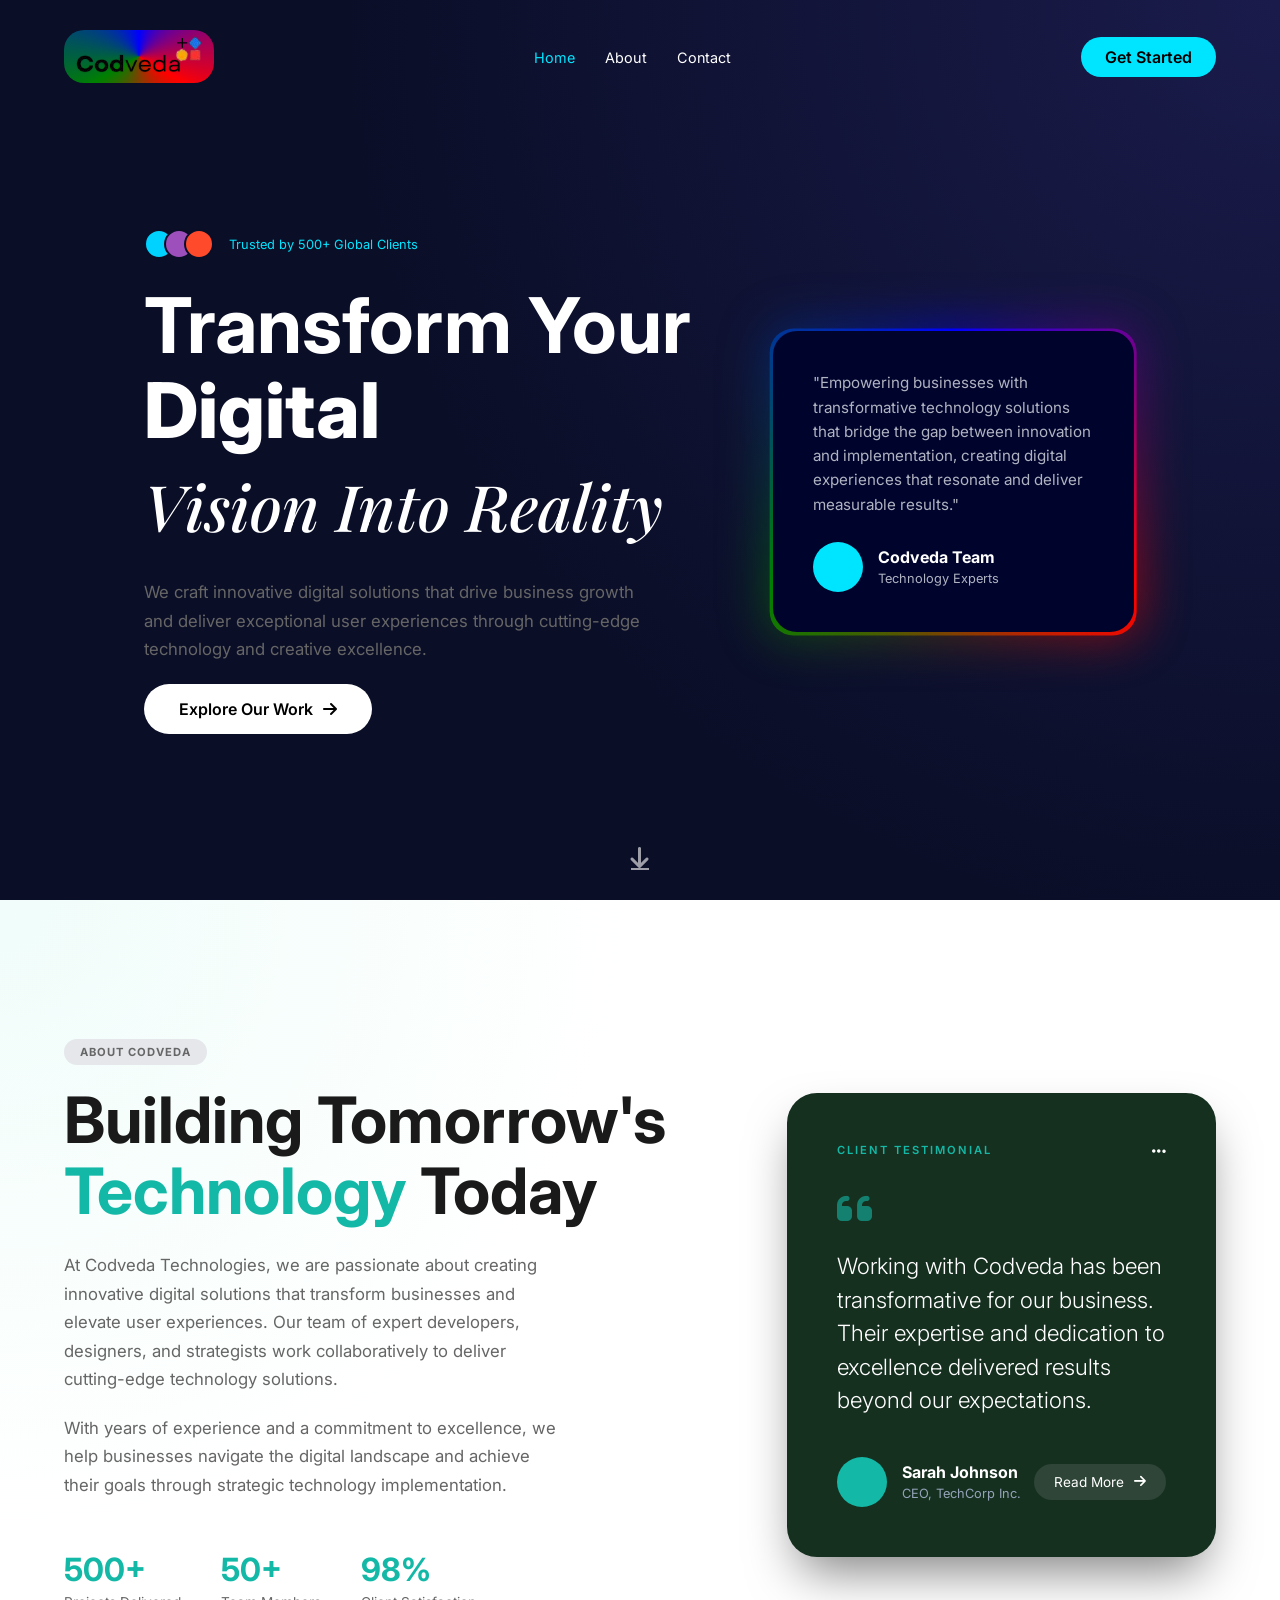
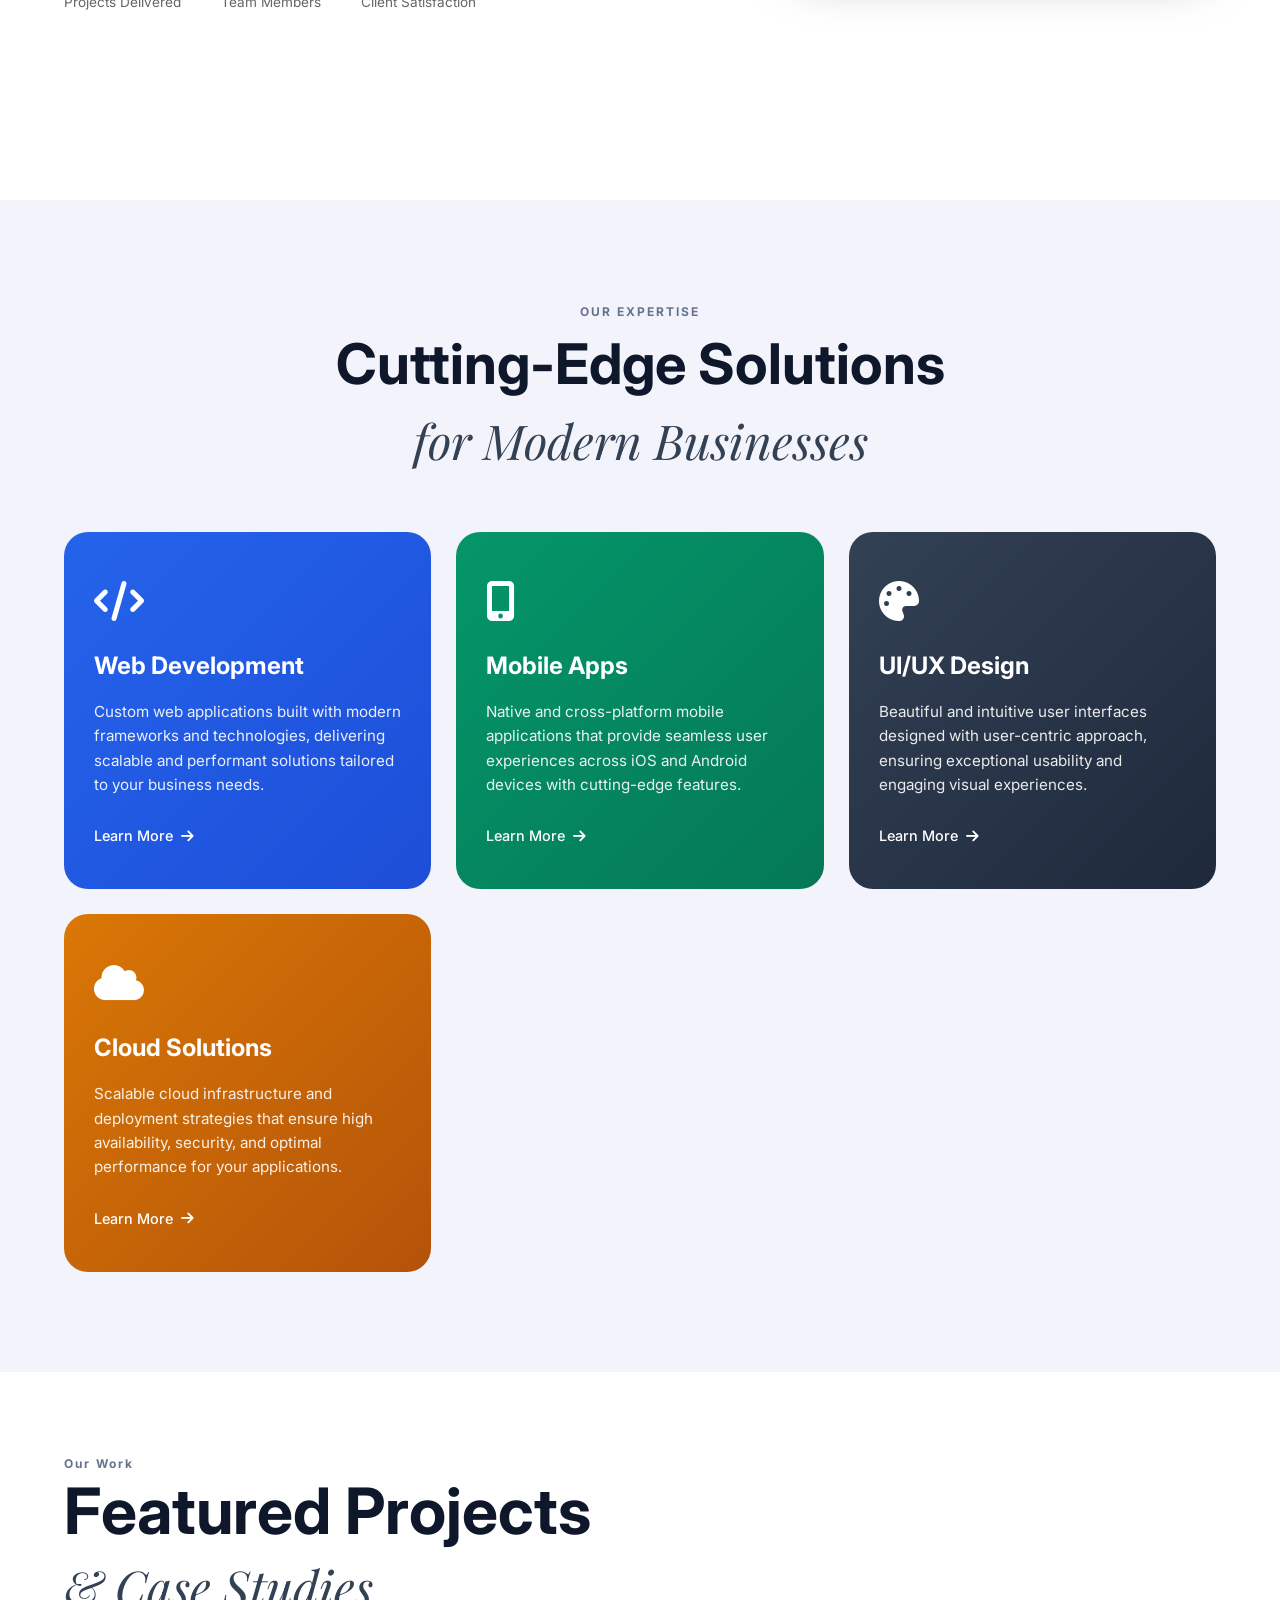
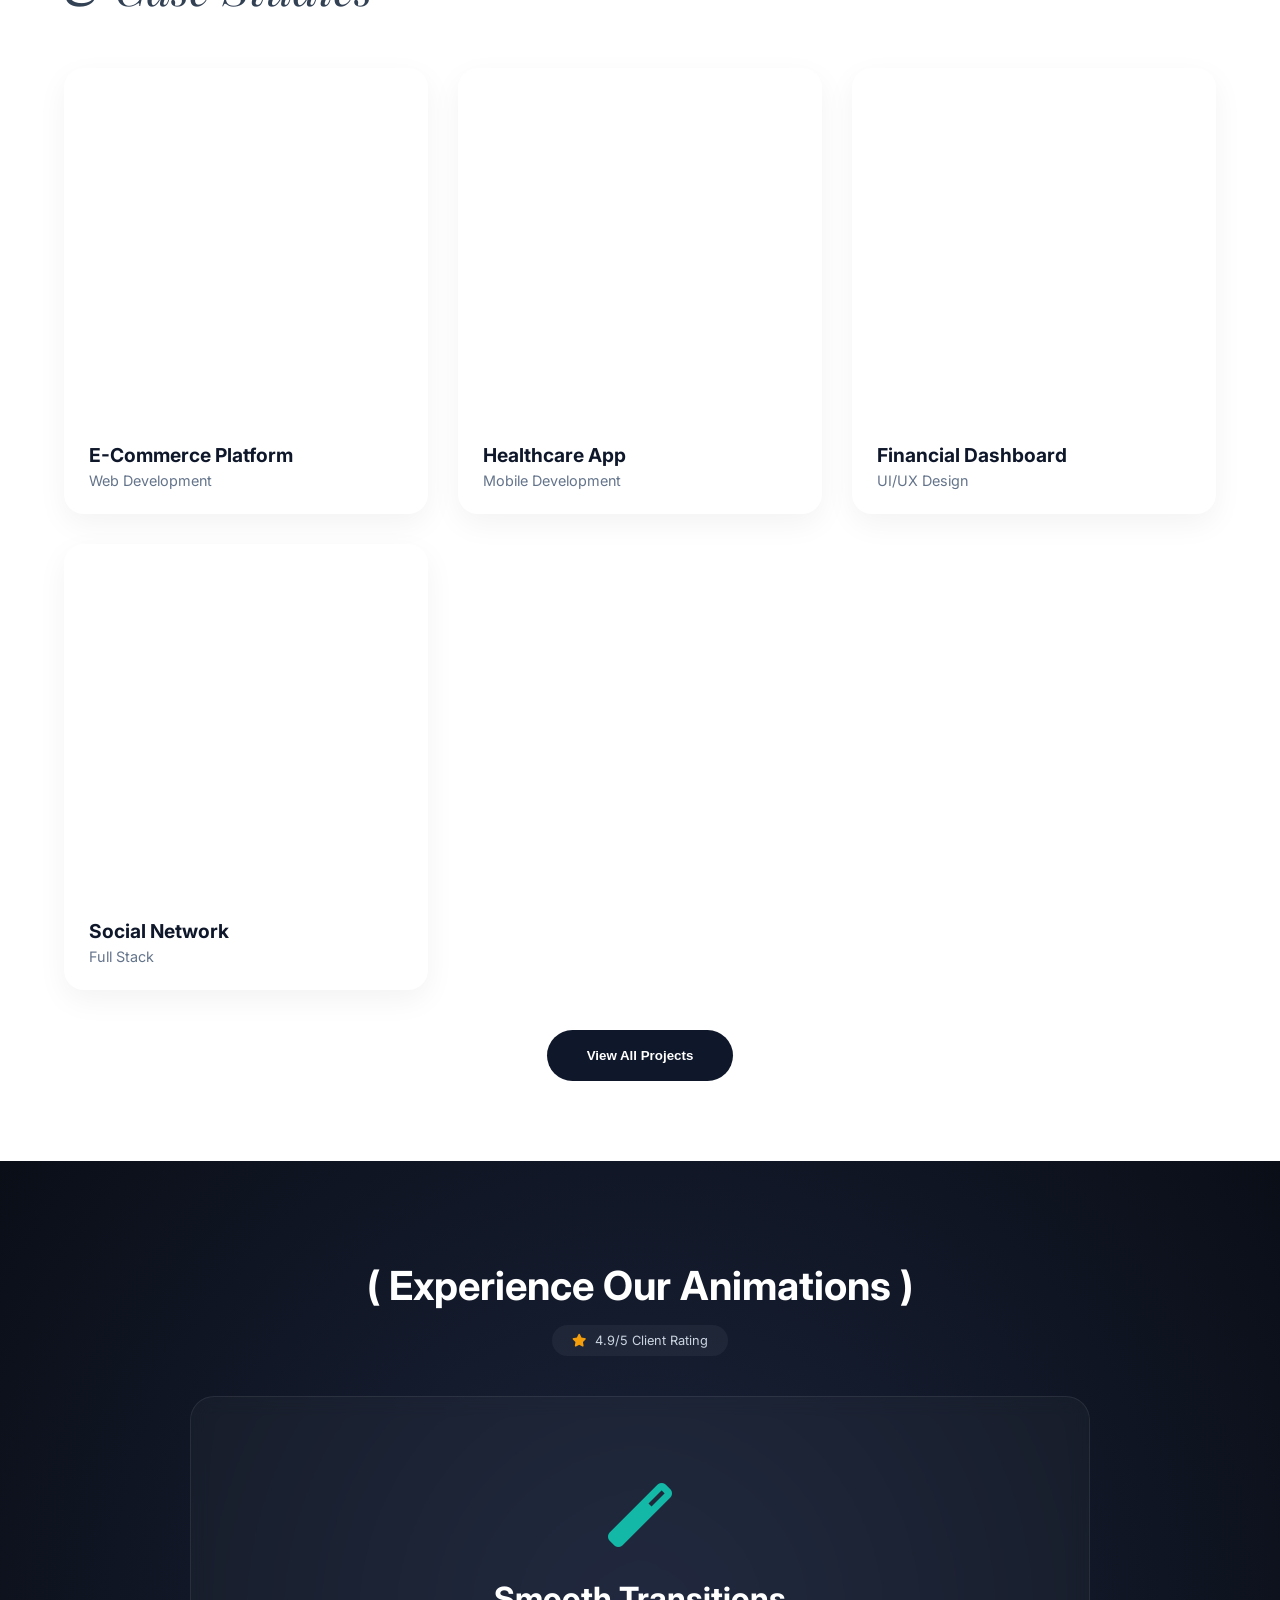
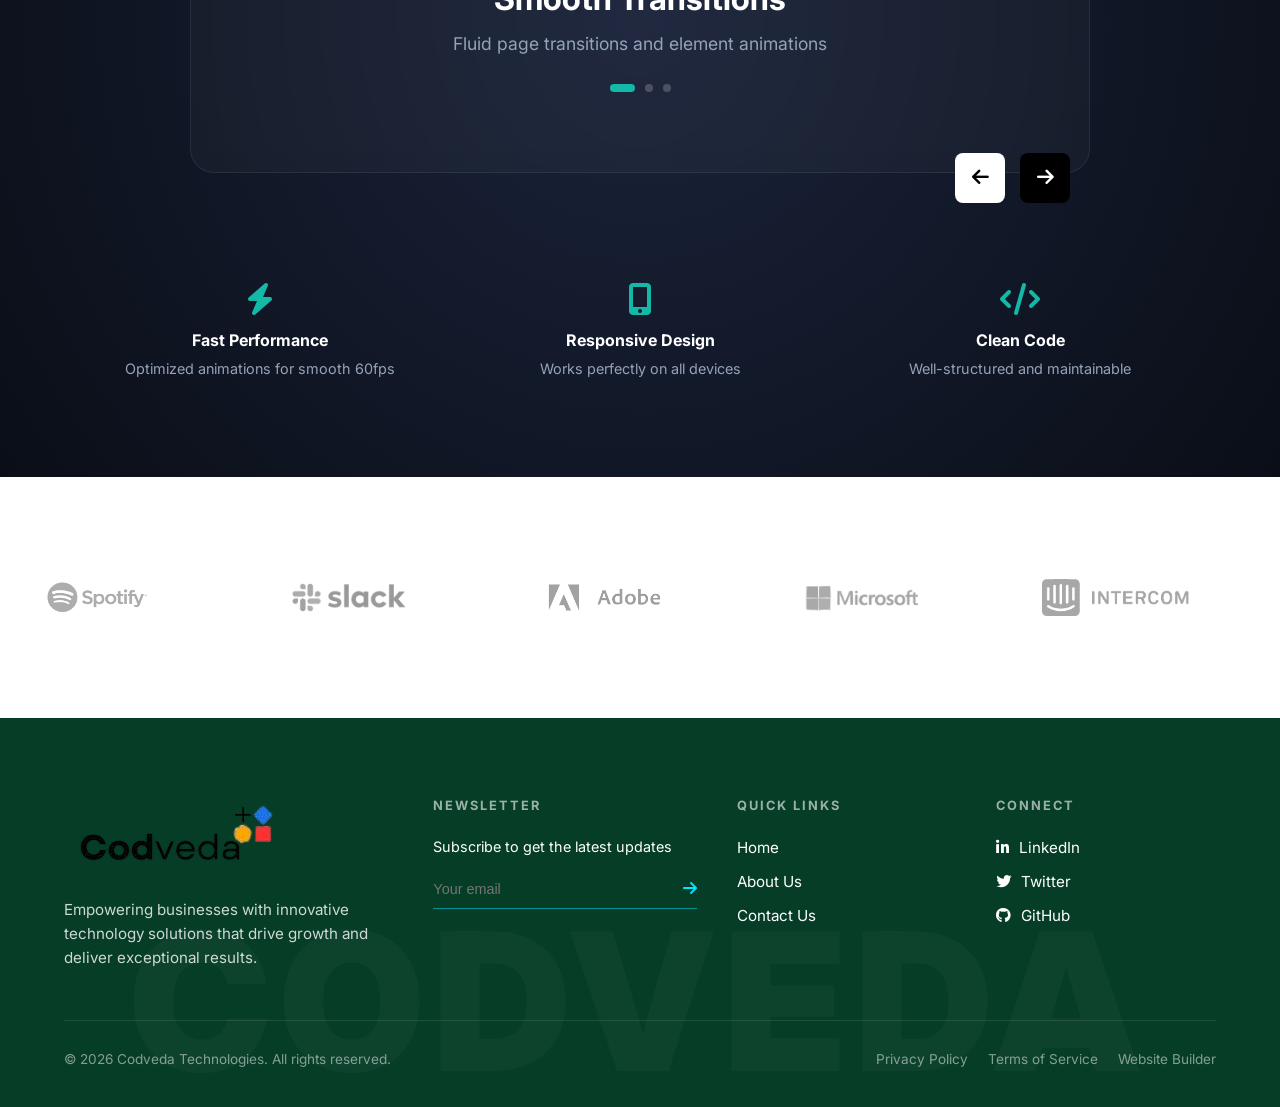
==== commit 20f62191: "Update image URL for project card background Done" ====
--- a/index.html
+++ b/index.html
@@ -282,7 +282,7 @@
           <div
             class="project-img"
             style="
-              background-image: url(&quot;../assets/images/fp-image-1.png&quot;);
+              background-image: url('/codveda-static-website/assets/images/fp-image-1.PNG');
             "
           ></div>
           <div class="project-info">
@@ -295,7 +295,7 @@
           <div
             class="project-img"
             style="
-              background-image: url(&quot;../assets/images/fp-image-2.png&quot;);
+              background-image: url(&quot;assets/images/fp-image-2.png&quot;);
             "
           ></div>
           <div class="project-info">
@@ -308,7 +308,7 @@
           <div
             class="project-img"
             style="
-              background-image: url(&quot;../assets/images/fp-image-3.png&quot;);
+              background-image: url(&quot;assets/images/fp-image-3.png&quot;);
             "
           ></div>
           <div class="project-info">
@@ -321,7 +321,7 @@
           <div
             class="project-img"
             style="
-              background-image: url(&quot;../assets/images/fp-image-4.png&quot;);
+              background-image: url(&quot;assets/images/fp-image-4.png&quot;);
             "
           ></div>
           <div class="project-info">
@@ -338,7 +338,7 @@
           <div
             class="project-img"
             style="
-              background-image: url(&quot;../assets/images/fp-image-5.jpg&quot;);
+              background-image: url(&quot;assets/images/fp-image-5.jpg&quot;);
             "
           ></div>
           <div class="project-info">
@@ -350,7 +350,7 @@
           <div
             class="project-img"
             style="
-              background-image: url(&quot;../assets/images/fp-image-6.jpg&quot;);
+              background-image: url(&quot;assets/images/fp-image-6.jpg&quot;);
             "
           ></div>
           <div class="project-info">
@@ -362,7 +362,7 @@
           <div
             class="project-img"
             style="
-              background-image: url(&quot;../assets/images/fp-image-7.jpg&quot;);
+              background-image: url(&quot;assets/images/fp-image-7.jpg&quot;);
             "
           ></div>
           <div class="project-info">
@@ -374,7 +374,7 @@
           <div
             class="project-img"
             style="
-              background-image: url(&quot;../assets/images/fp-image-8.jpg&quot;);
+              background-image: url(&quot;assets/images/fp-image-8.jpg&quot;);
             "
           ></div>
           <div class="project-info">
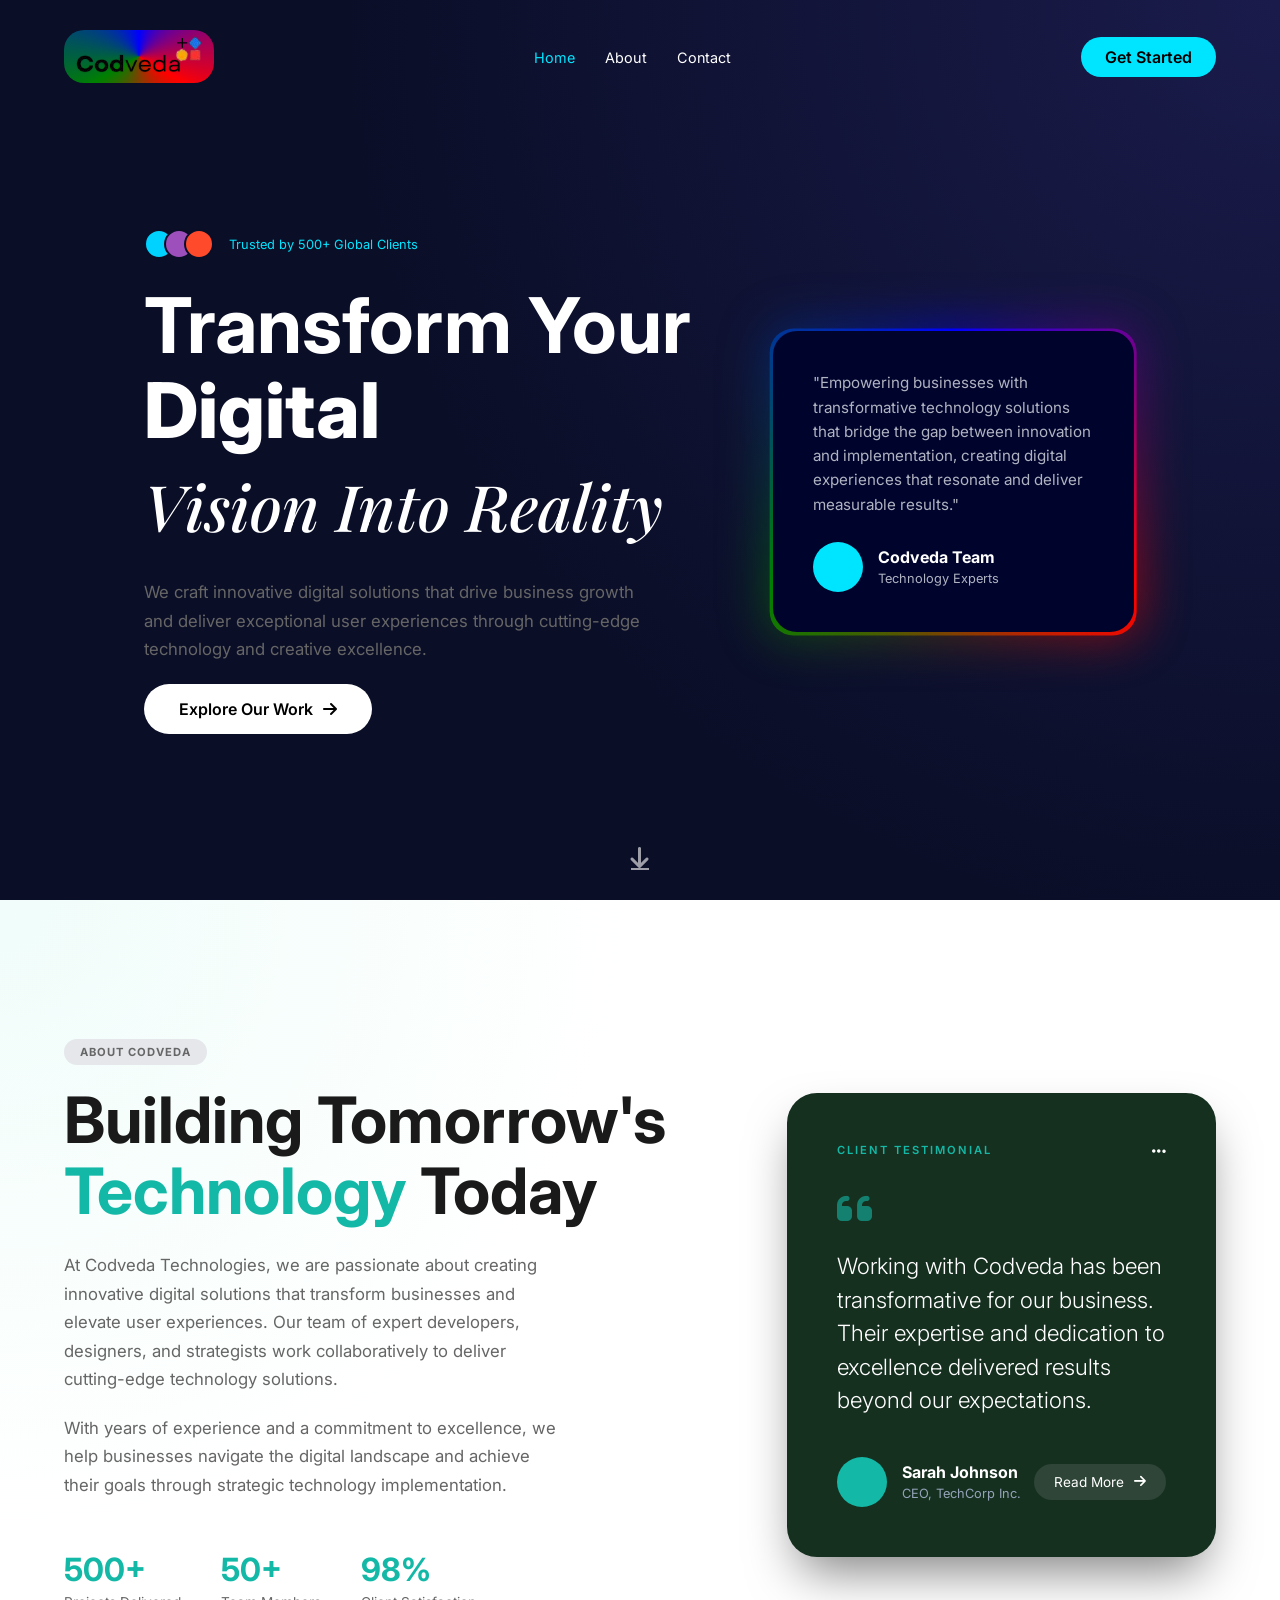
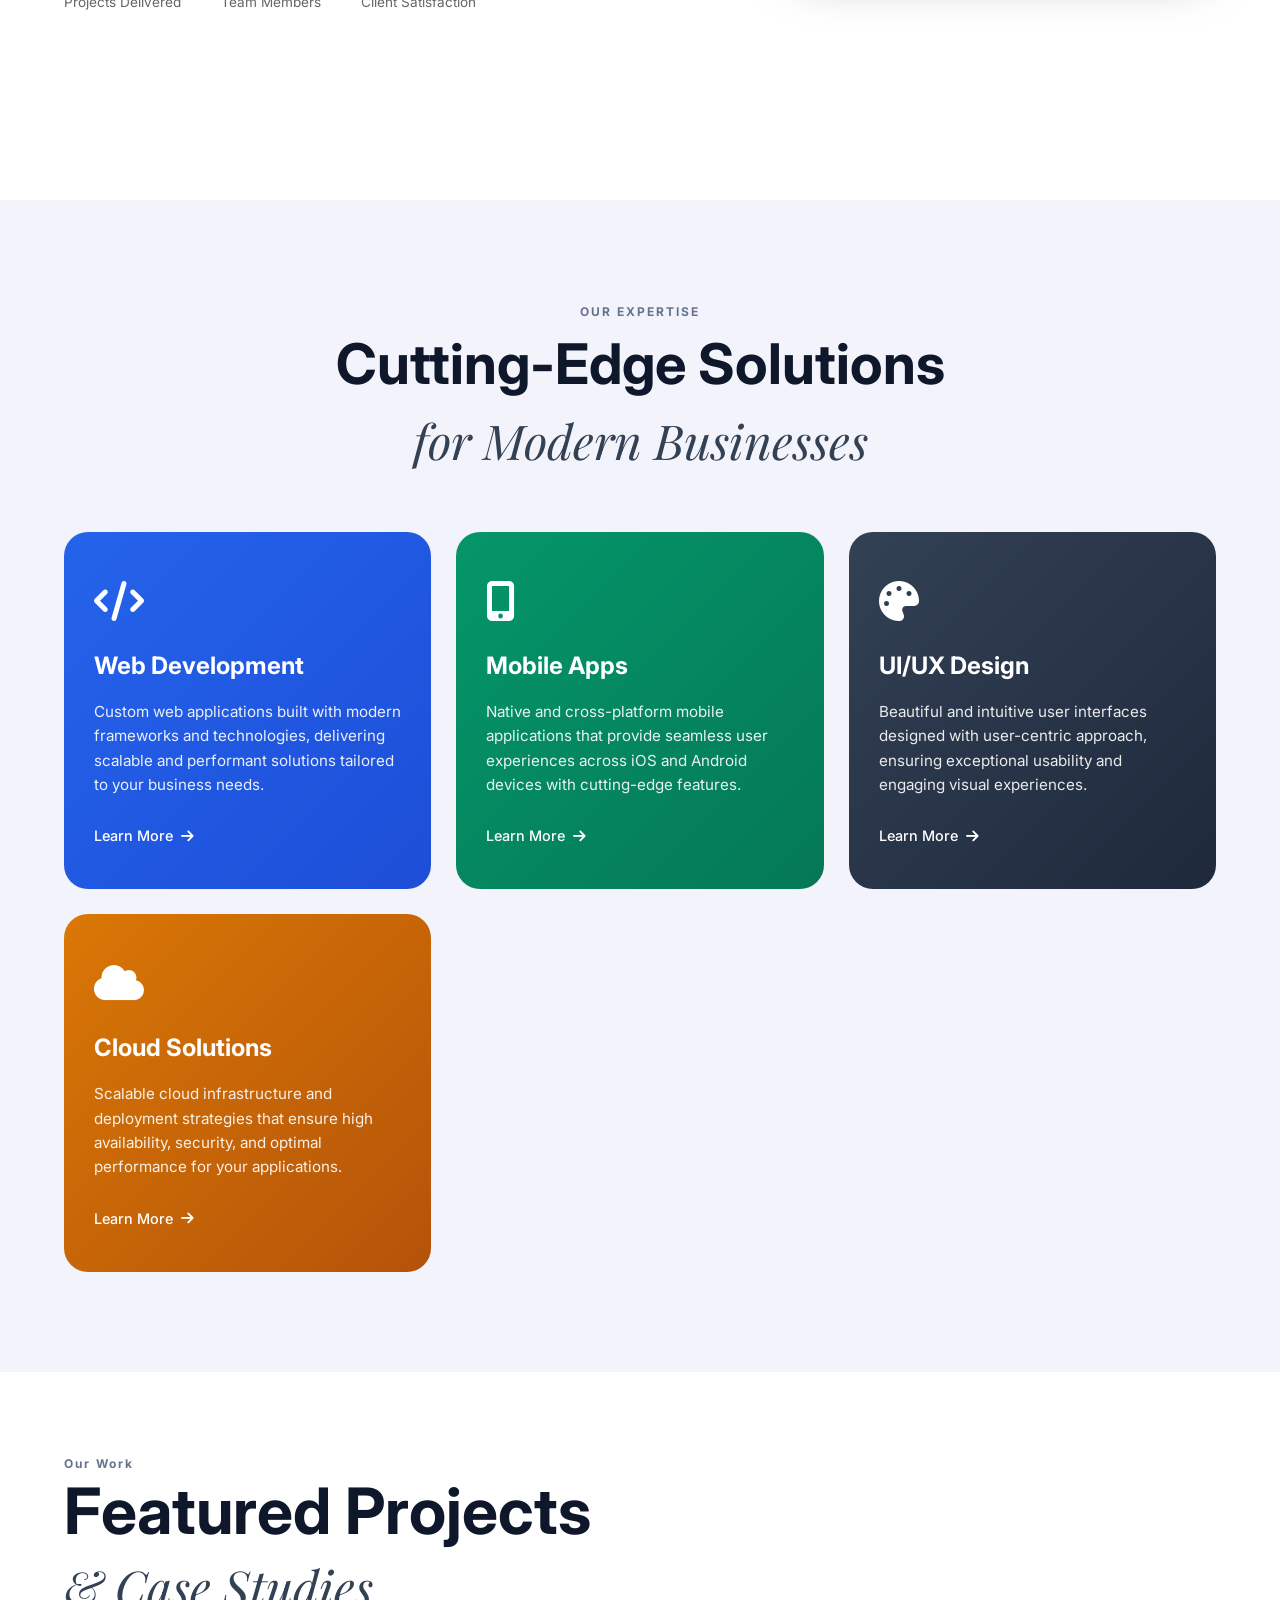
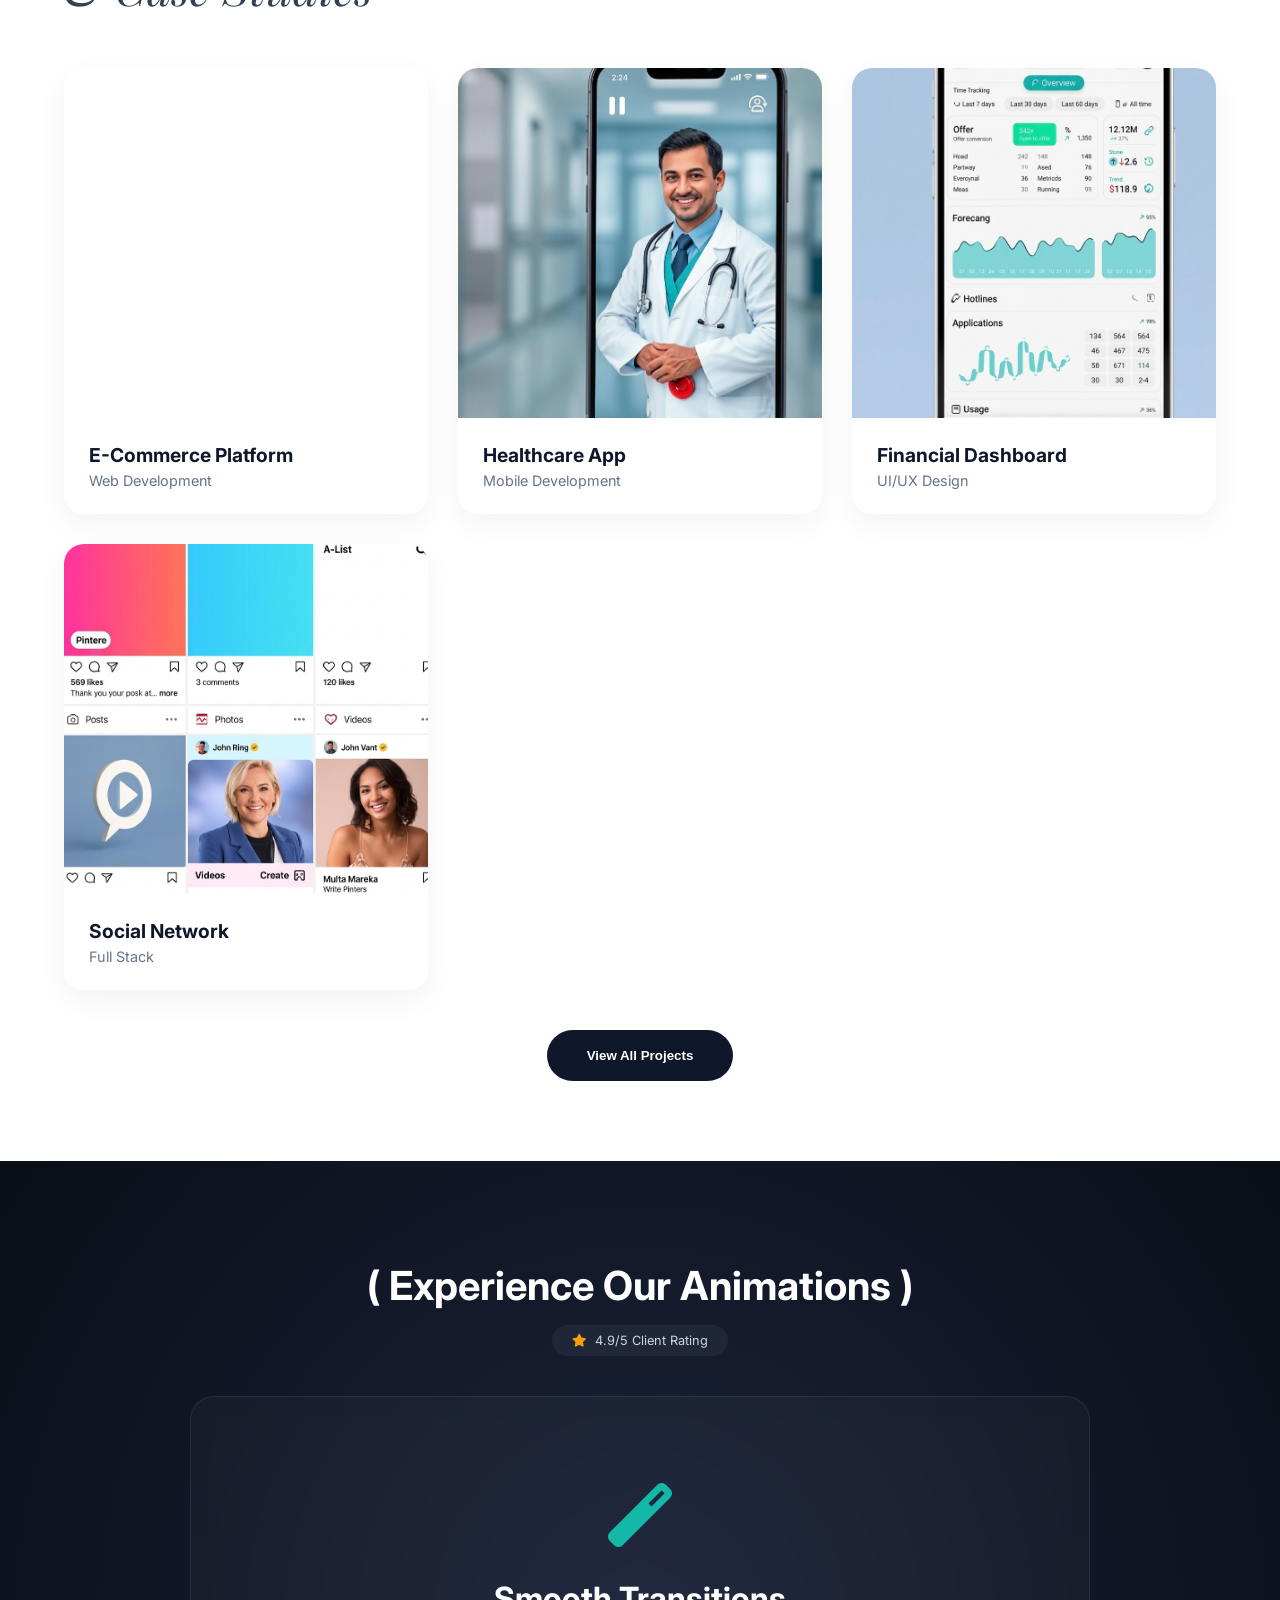
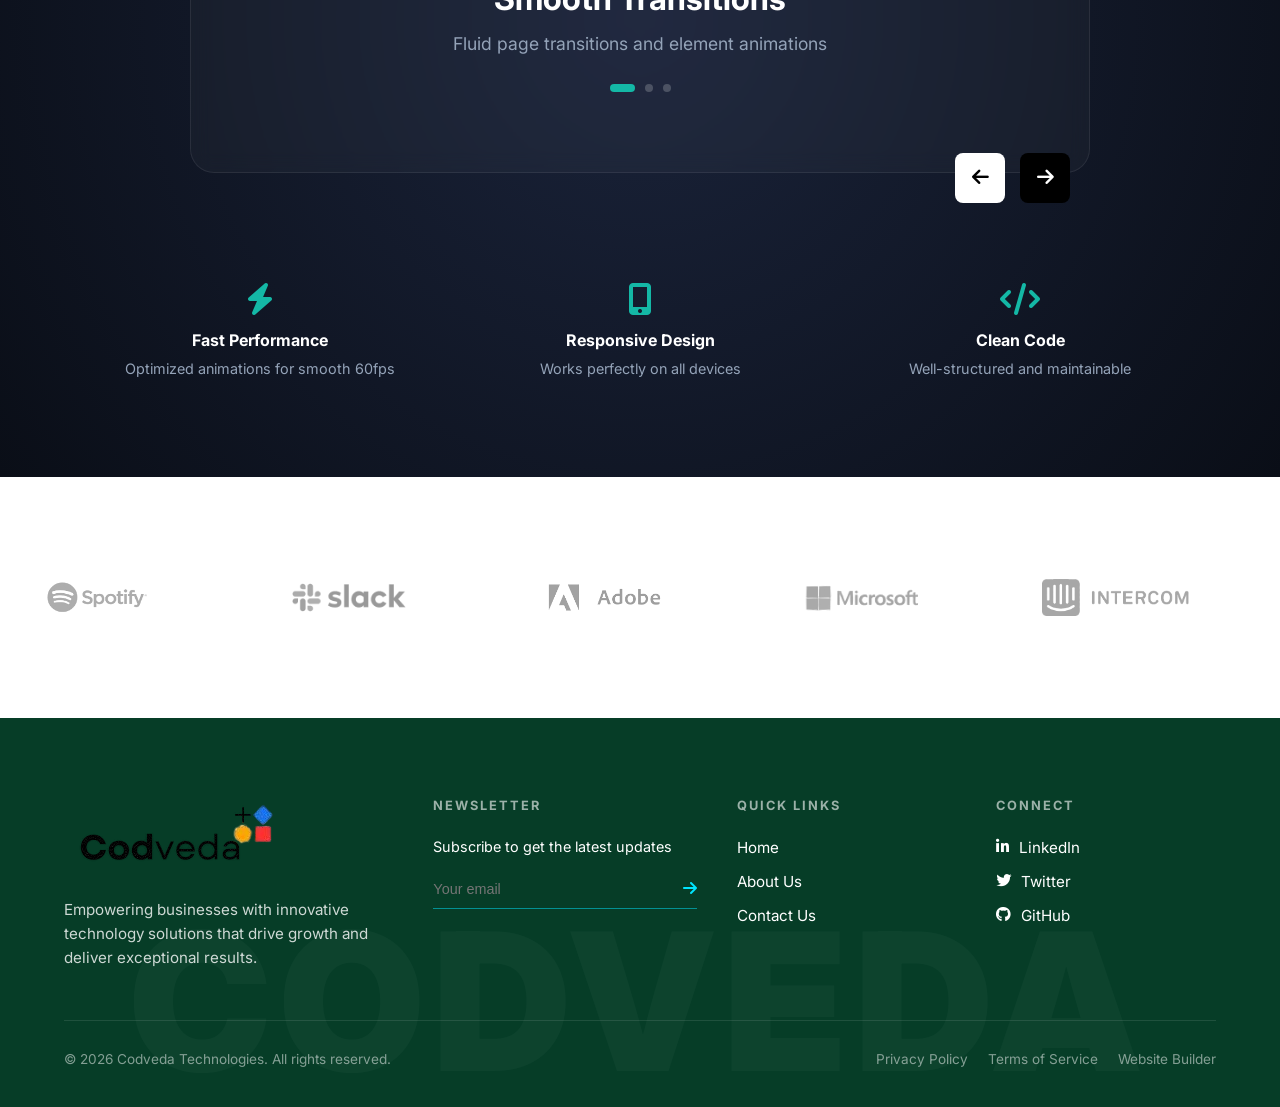
==== commit c4606f5e: "Update index.html Done Successful" ====
--- a/index.html
+++ b/index.html
@@ -295,7 +295,7 @@
           <div
             class="project-img"
             style="
-              background-image: url(&quot;assets/images/fp-image-2.png&quot;);
+              background-image: url(&quot;assets/images/fp-image-2.PNG&quot;);
             "
           ></div>
           <div class="project-info">
@@ -308,7 +308,7 @@
           <div
             class="project-img"
             style="
-              background-image: url(&quot;assets/images/fp-image-3.png&quot;);
+              background-image: url(&quot;assets/images/fp-image-3.PNG&quot;);
             "
           ></div>
           <div class="project-info">
@@ -321,7 +321,7 @@
           <div
             class="project-img"
             style="
-              background-image: url(&quot;assets/images/fp-image-4.png&quot;);
+              background-image: url(&quot;assets/images/fp-image-4.PNG&quot;);
             "
           ></div>
           <div class="project-info">
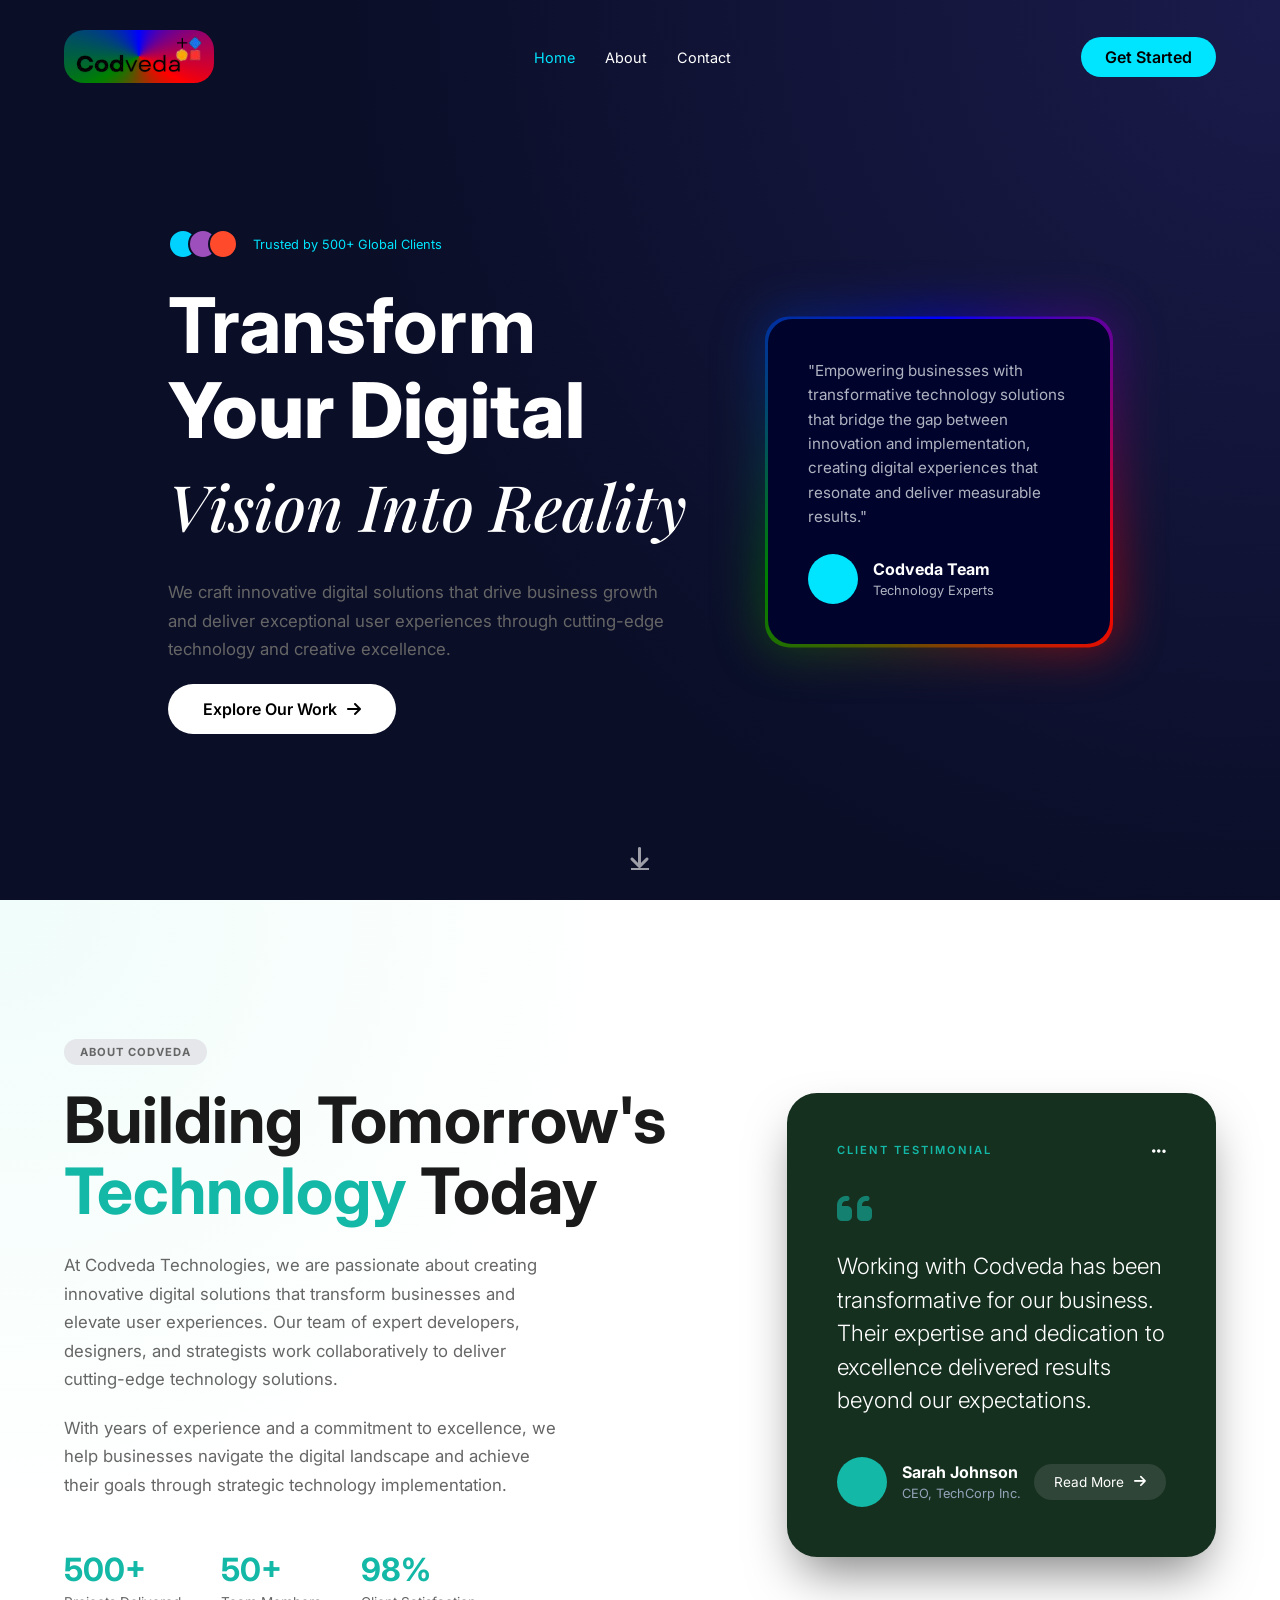
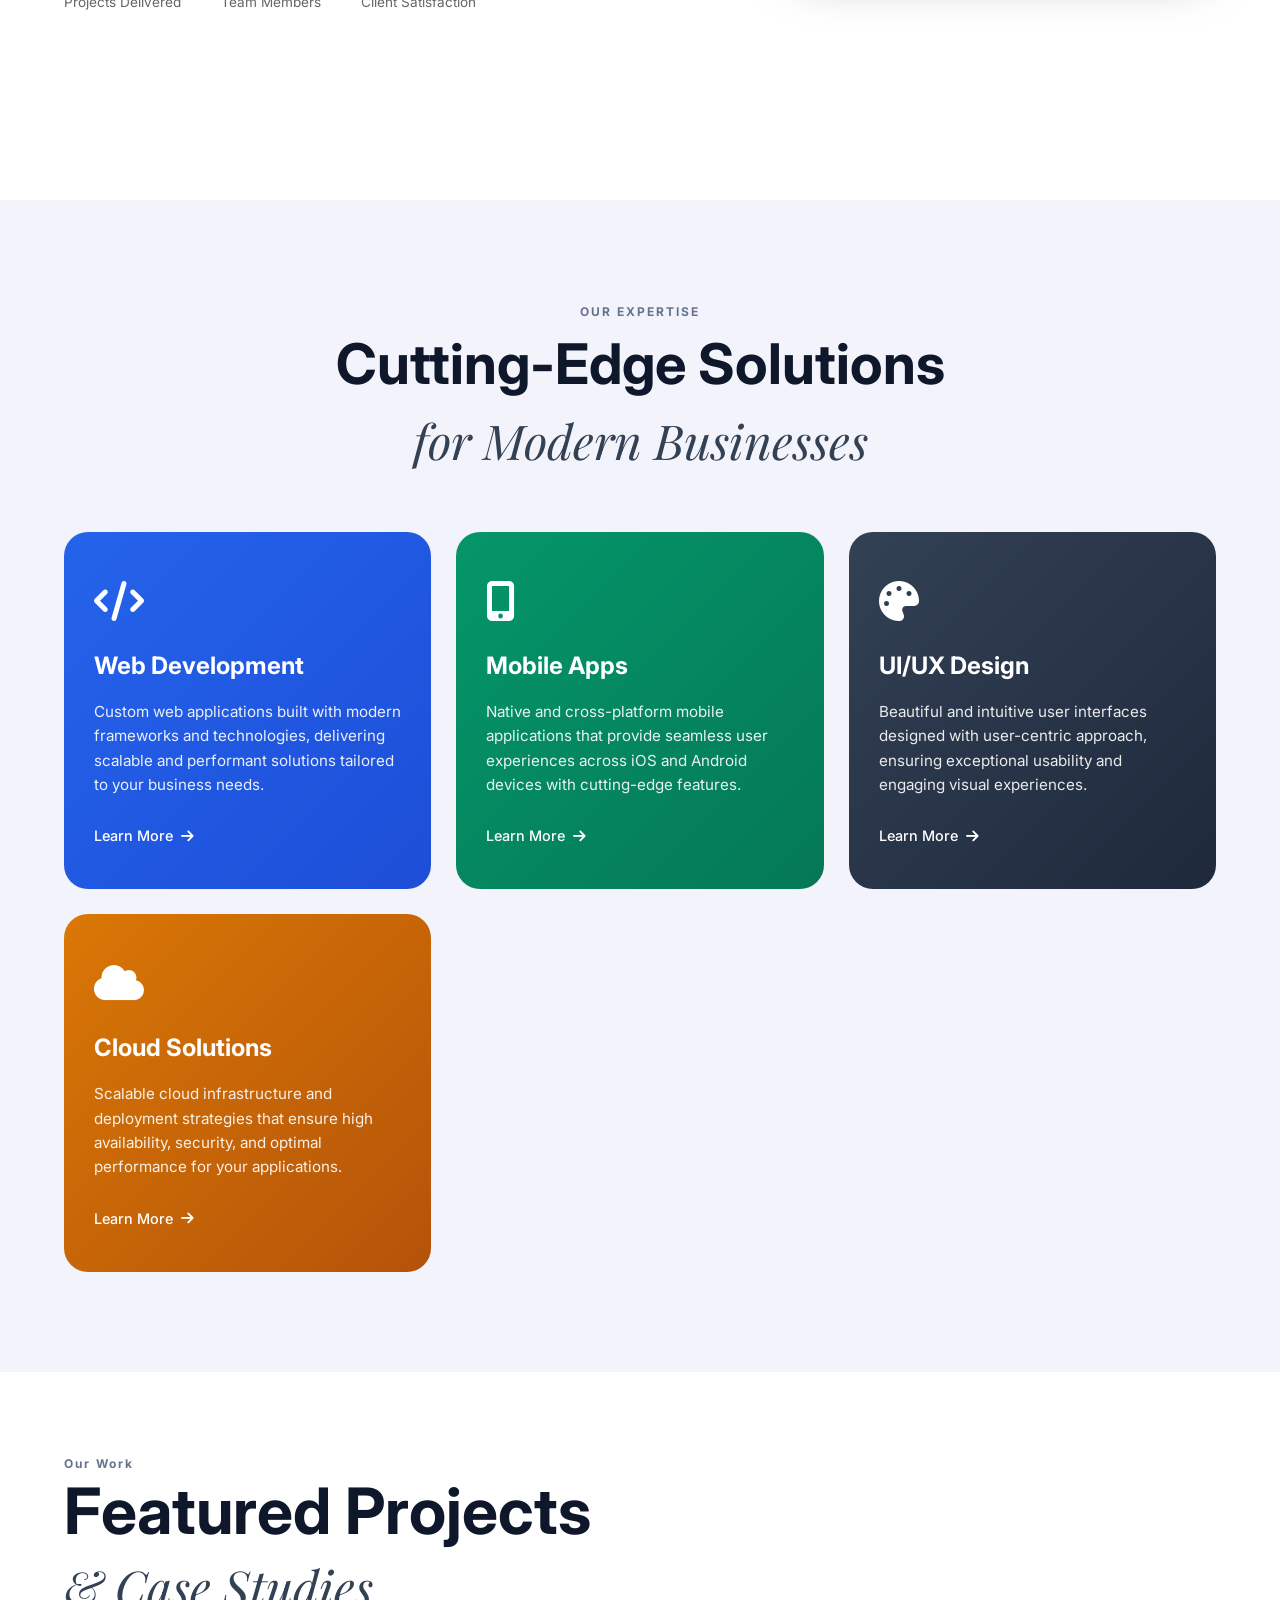
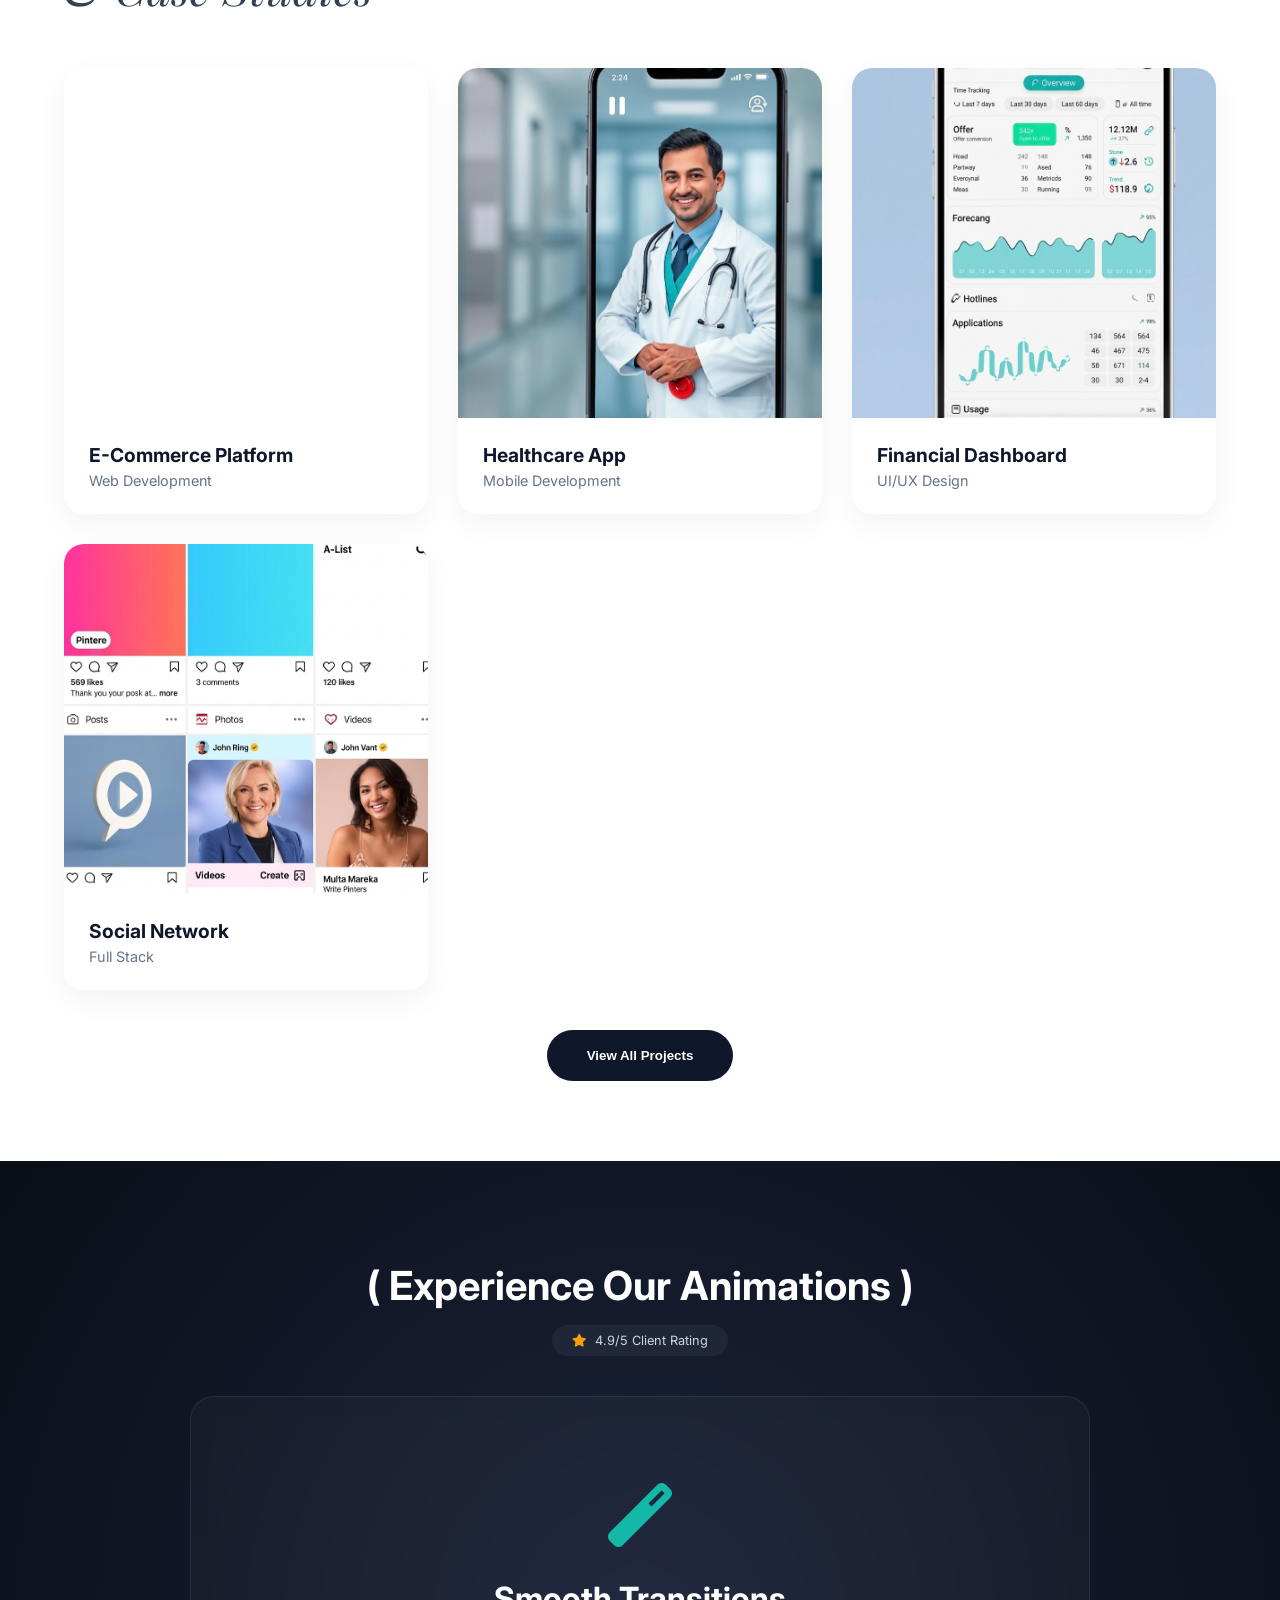
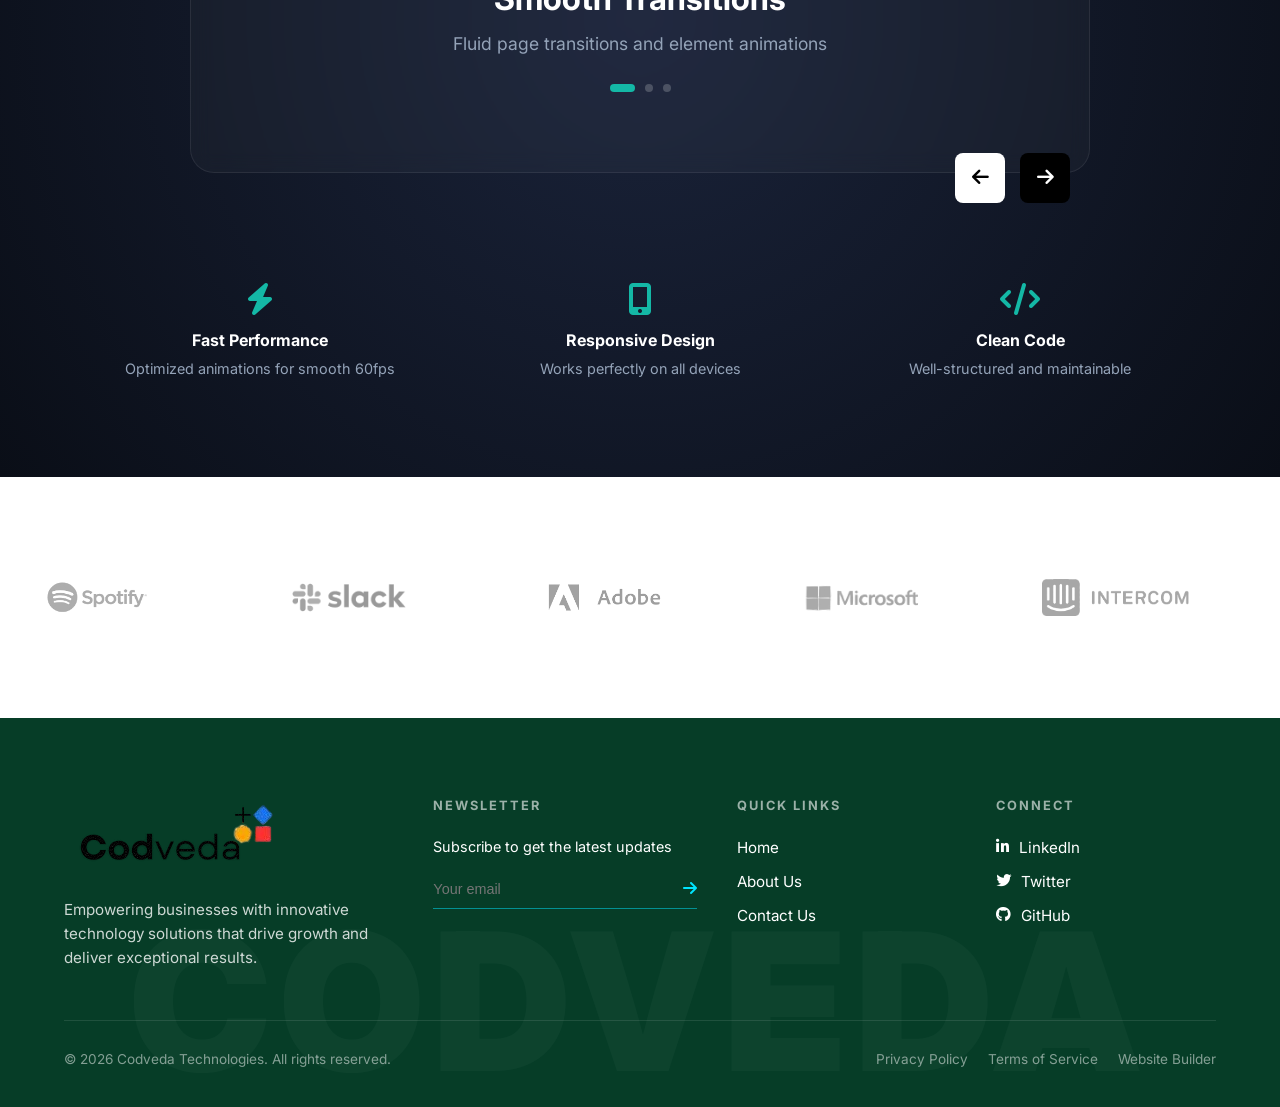
==== commit f5a13a4d: "Update index.html Done" ====
--- a/index.html
+++ b/index.html
@@ -75,7 +75,7 @@
             <p>Trusted by 500+ Global Clients</p>
           </div>
 
-          <h1>Transform Your <br /><span>Digital</span></h1>
+          <h1>Transform <br /><span>Your Digital</span></h1>
           <h2 class="italic-text">Vision Into Reality</h2>
 
           <p class="description">
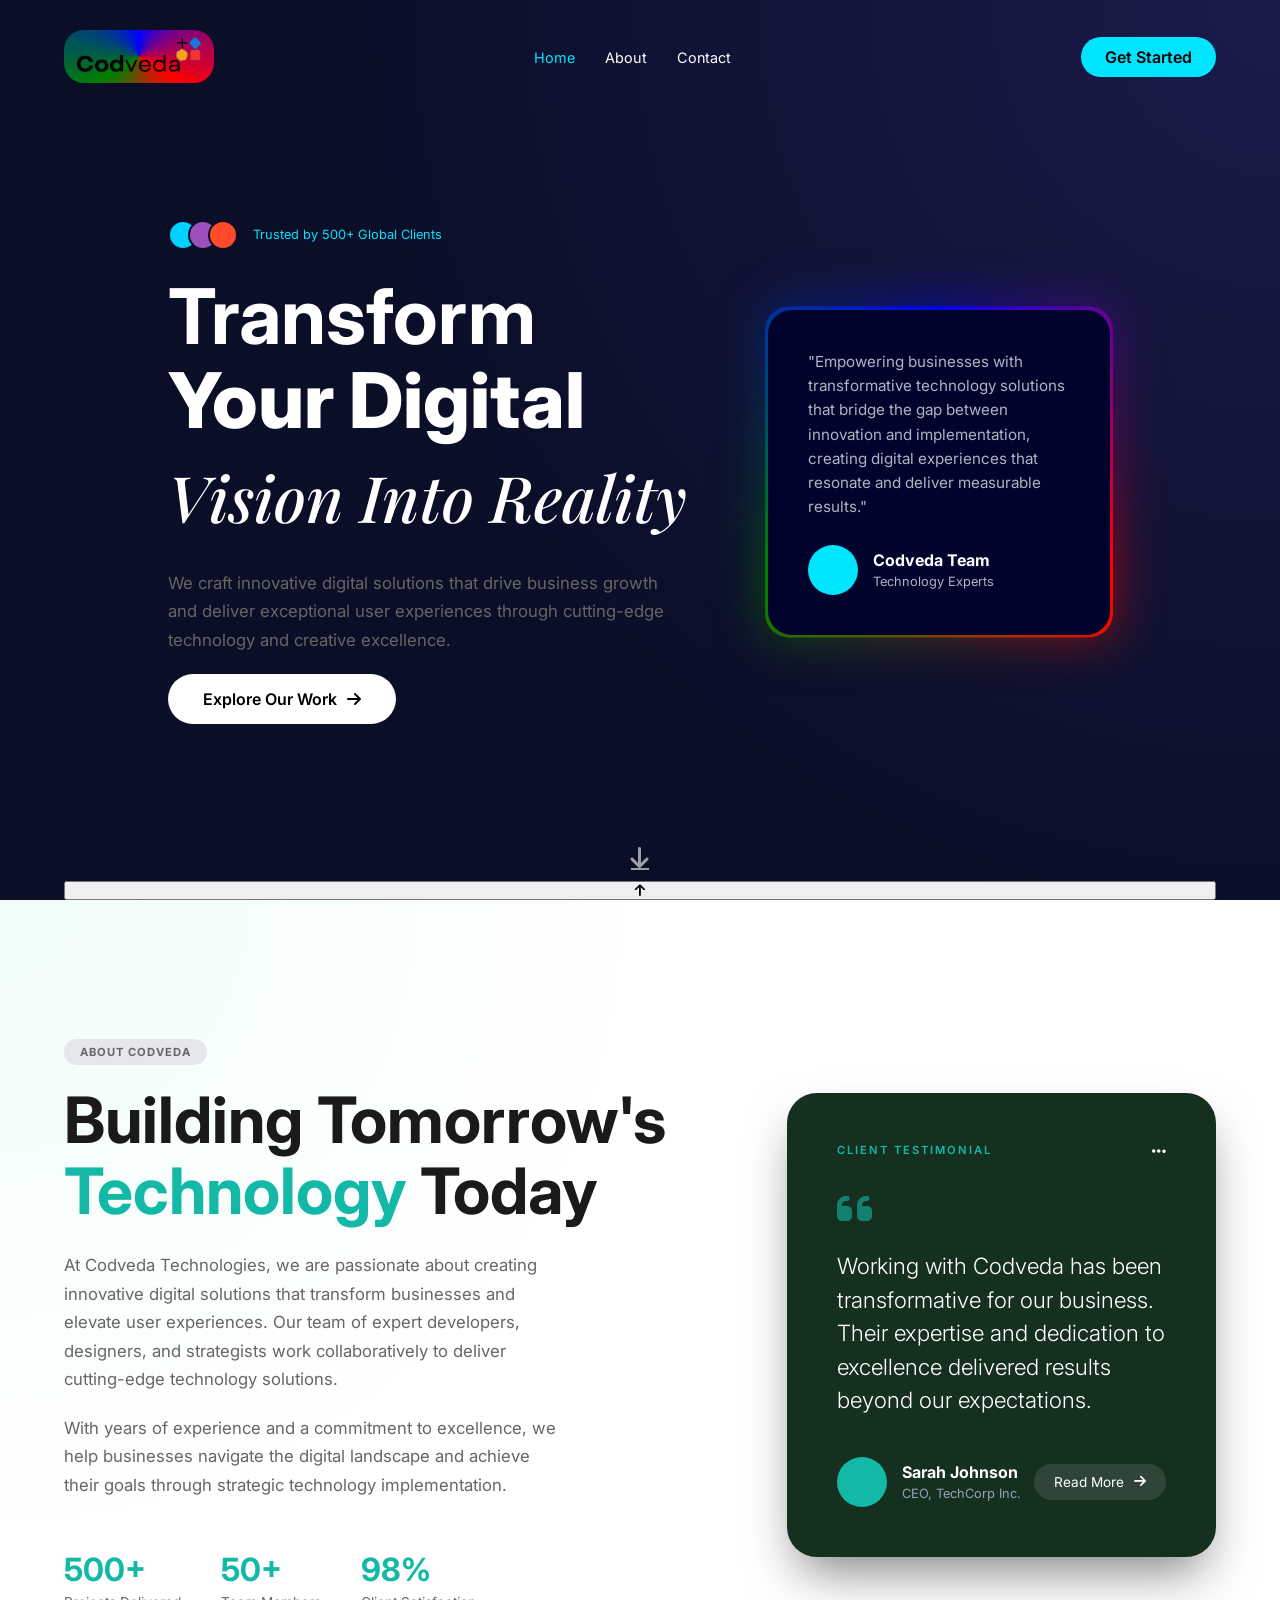
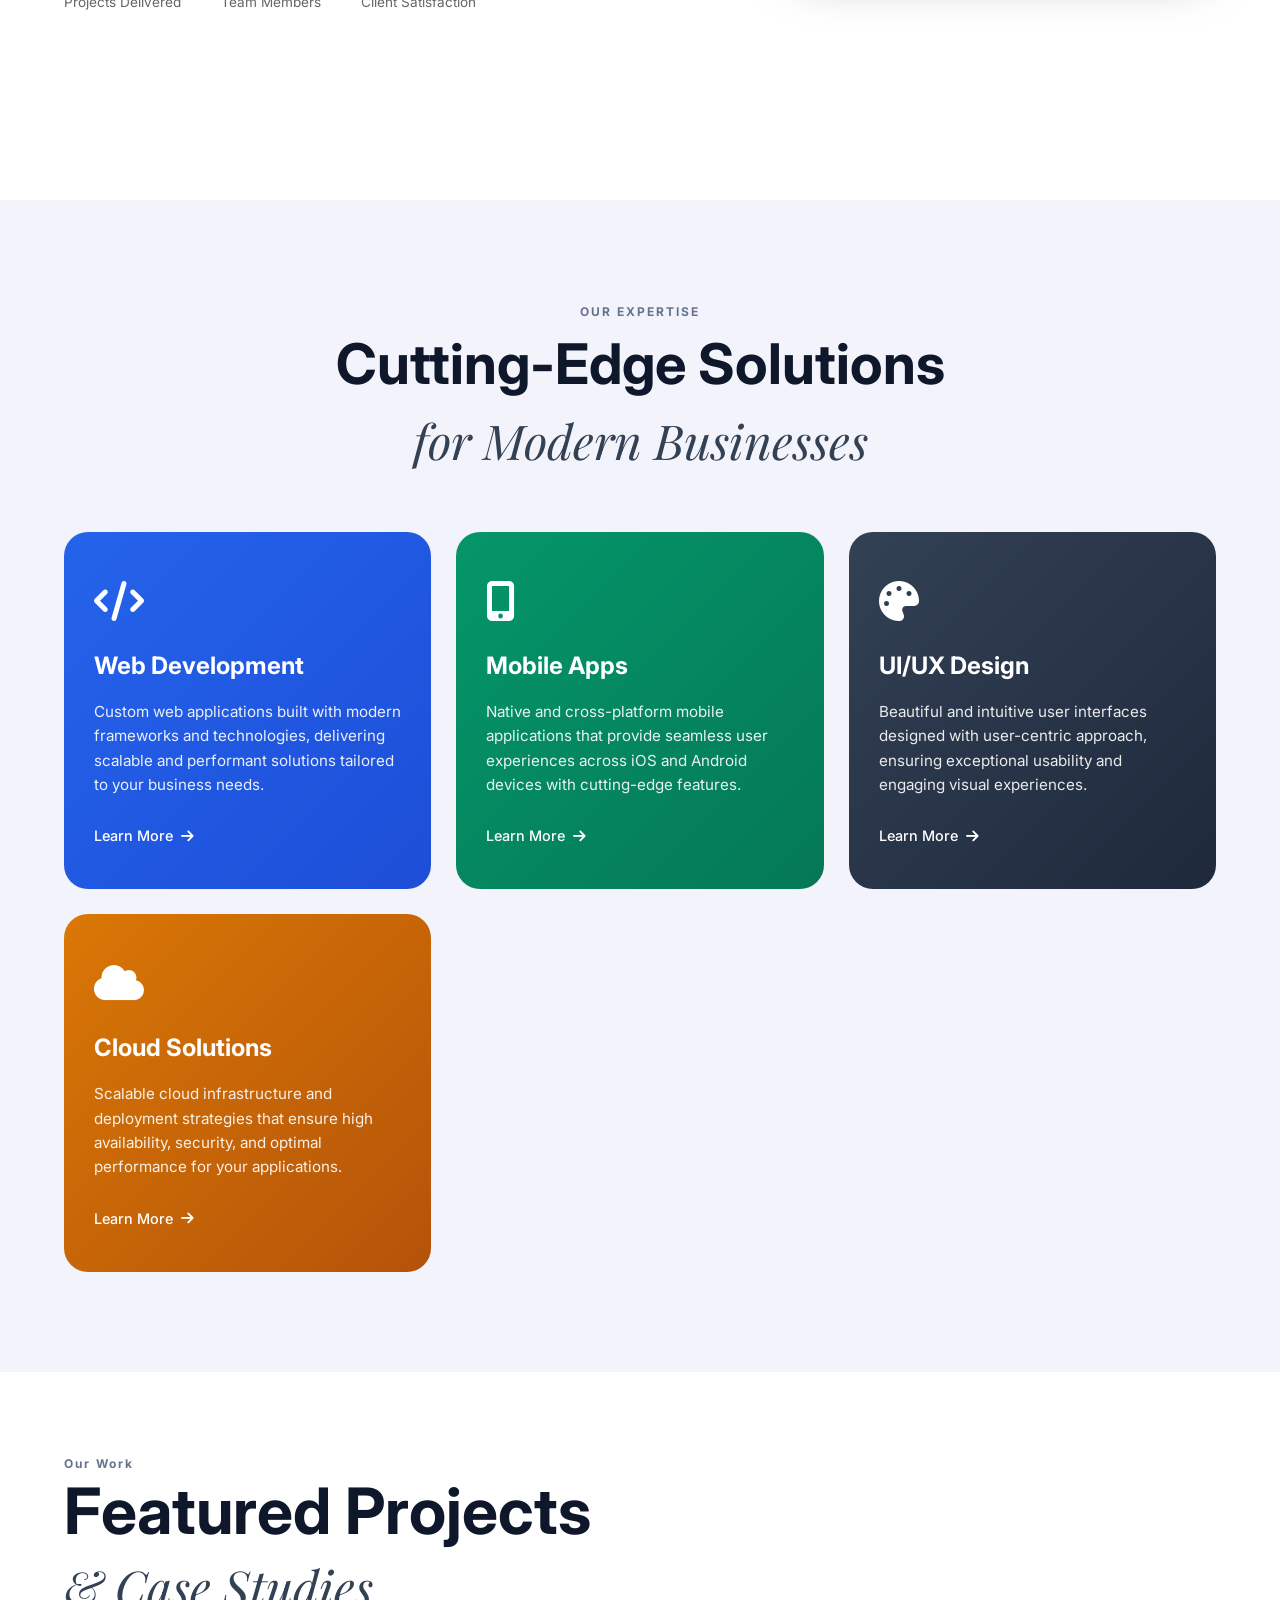
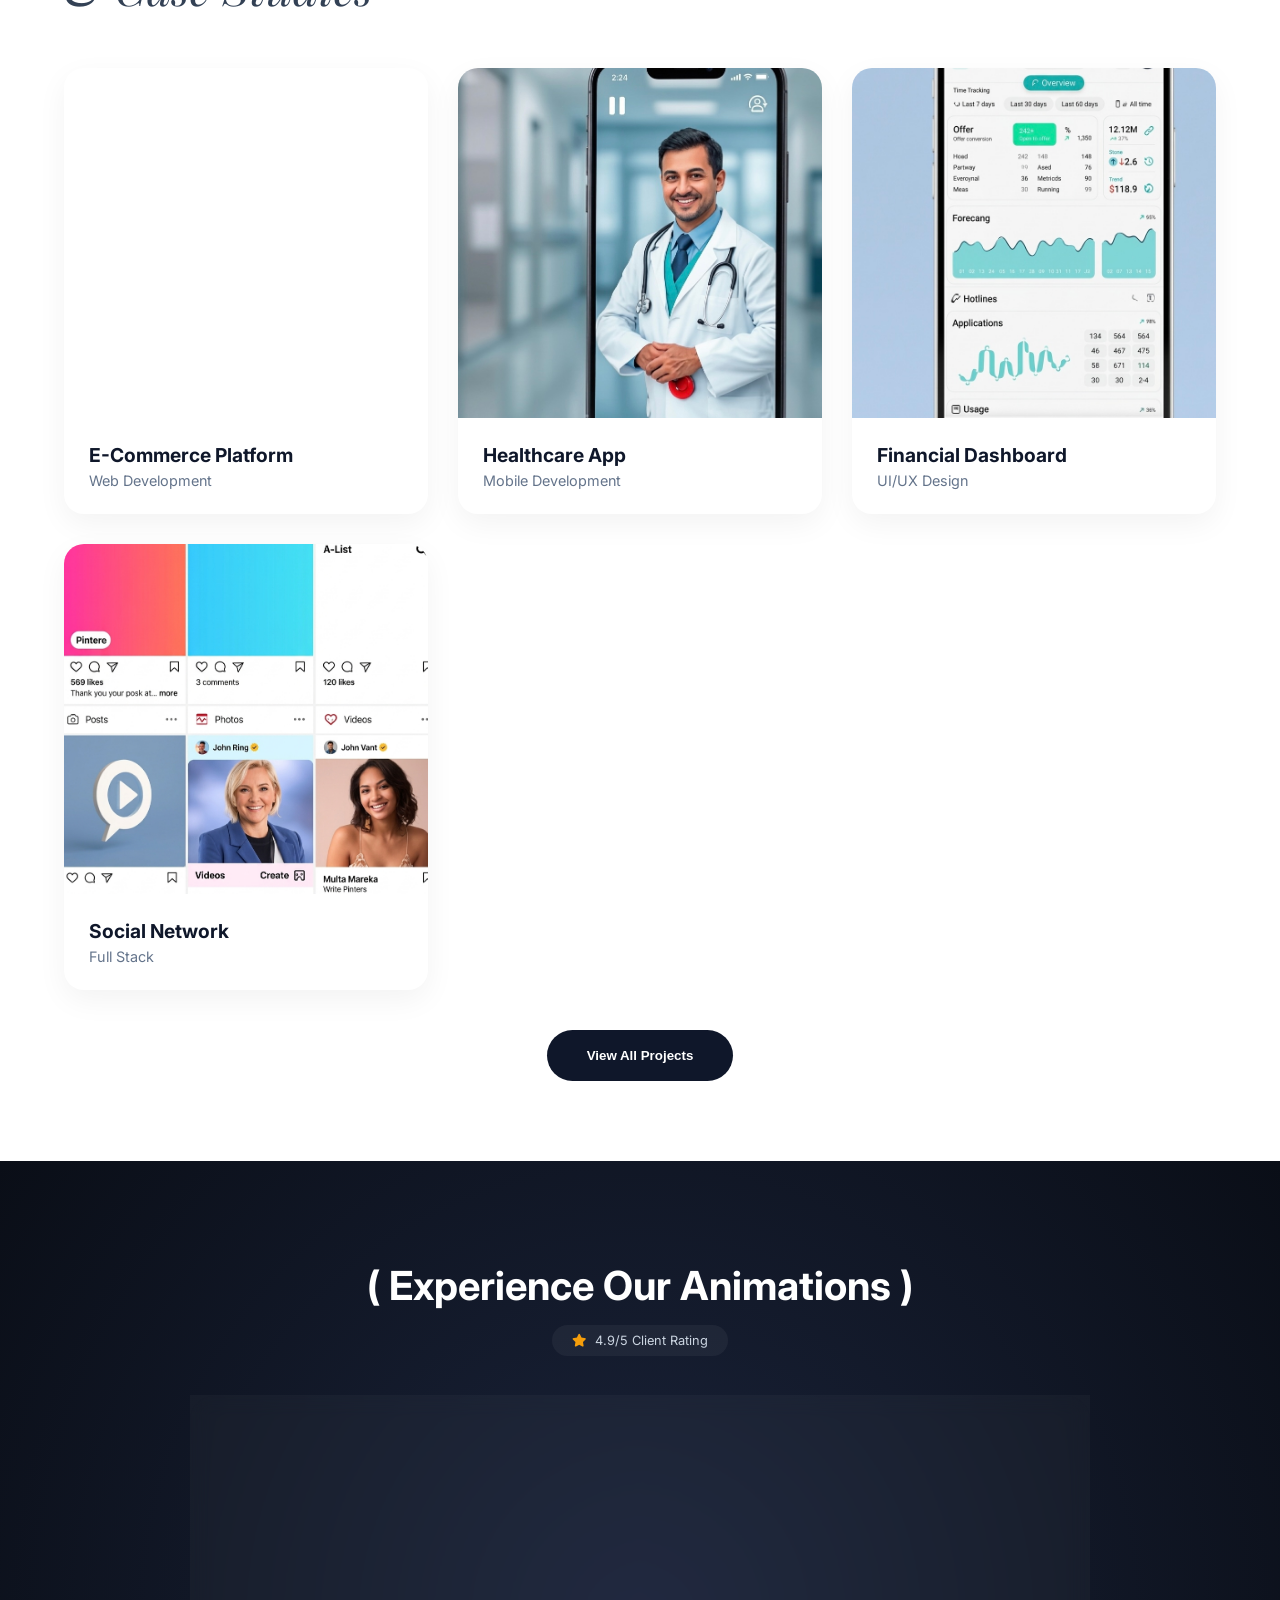
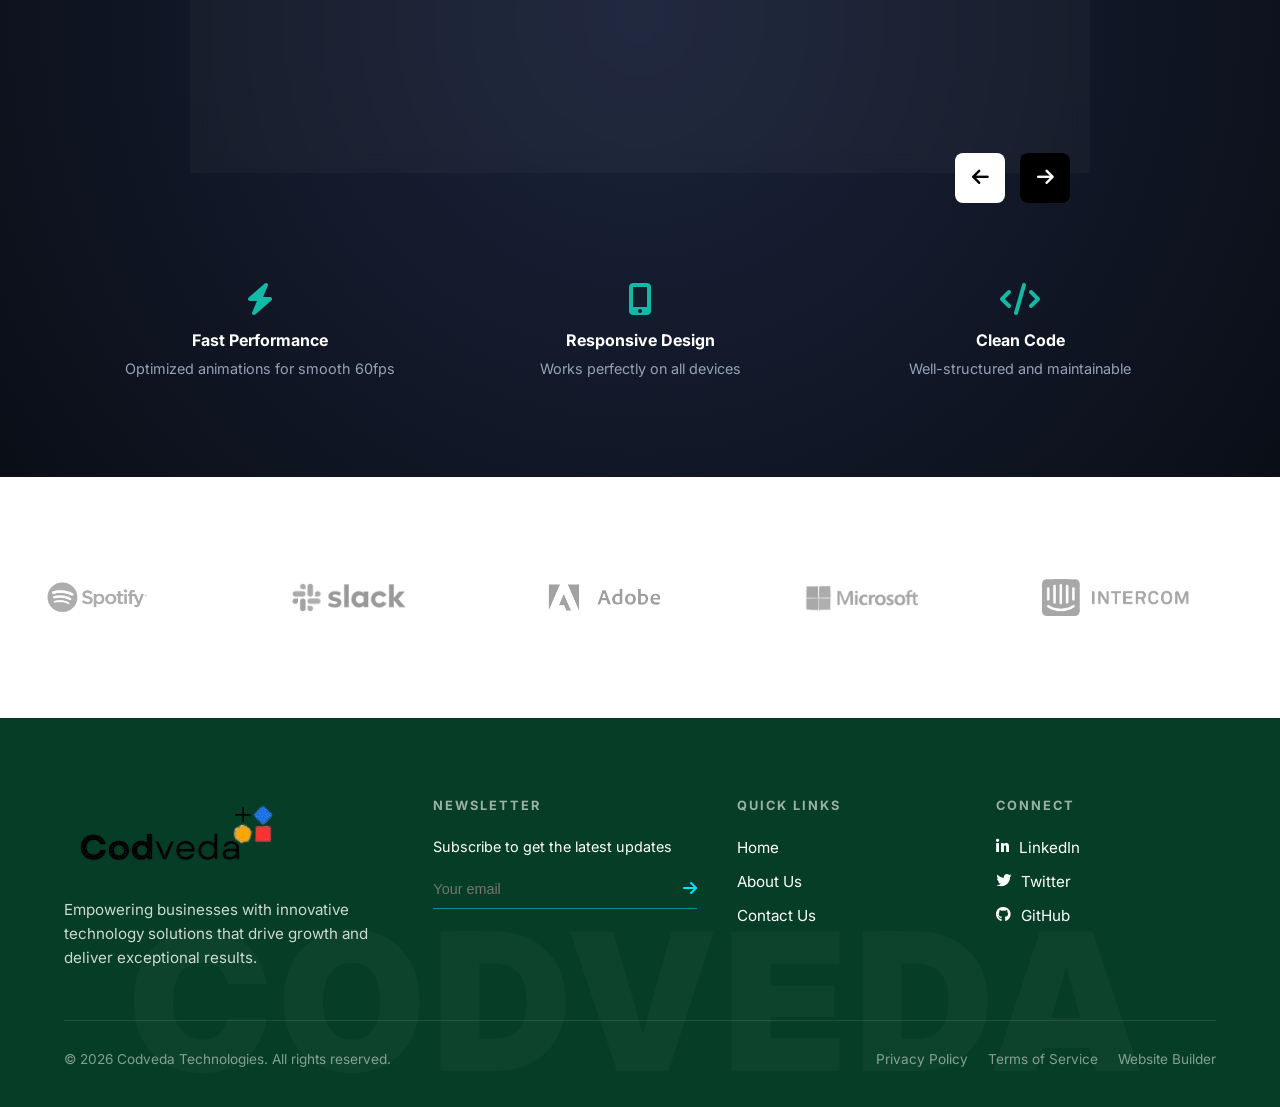
==== commit 377e229f: "Add back-to-top button in index.html Added a back-to-top button for improved navigation." ====
--- a/index.html
+++ b/index.html
@@ -117,6 +117,11 @@
           <i class="fa fa-arrow-down"></i>
         </a>
       </div>
+
+      <!-- Arrow Top Button Logic -->
+      <button id="backToTop" class="back-to-top" aria-label="Back to top">
+        <i class="fa fa-arrow-up"></i>
+      </button>
     </section>
 
     <!-- About Codveda Section -->
@@ -191,6 +196,8 @@
         </div>
       </div>
     </section>
+
+    
 
     <!-- Our Expertise Section -->
     <section class="services-section">
